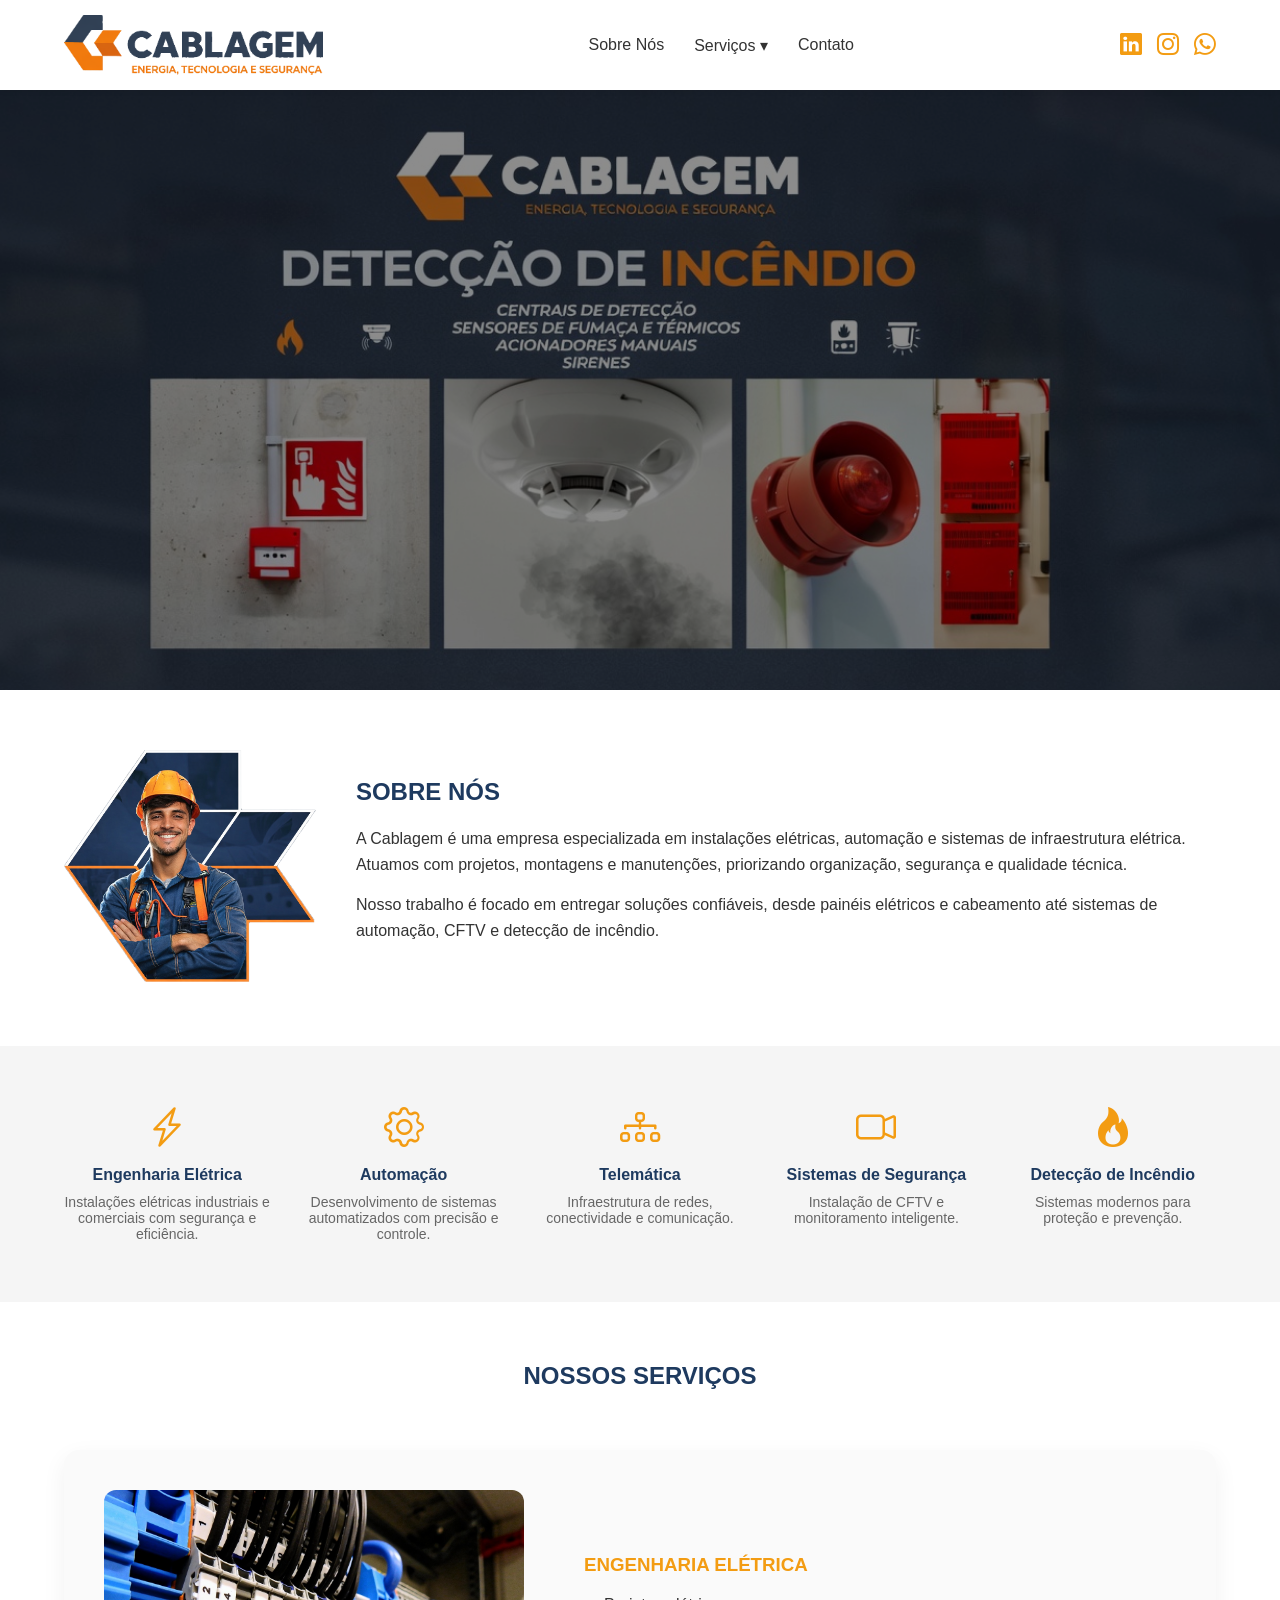
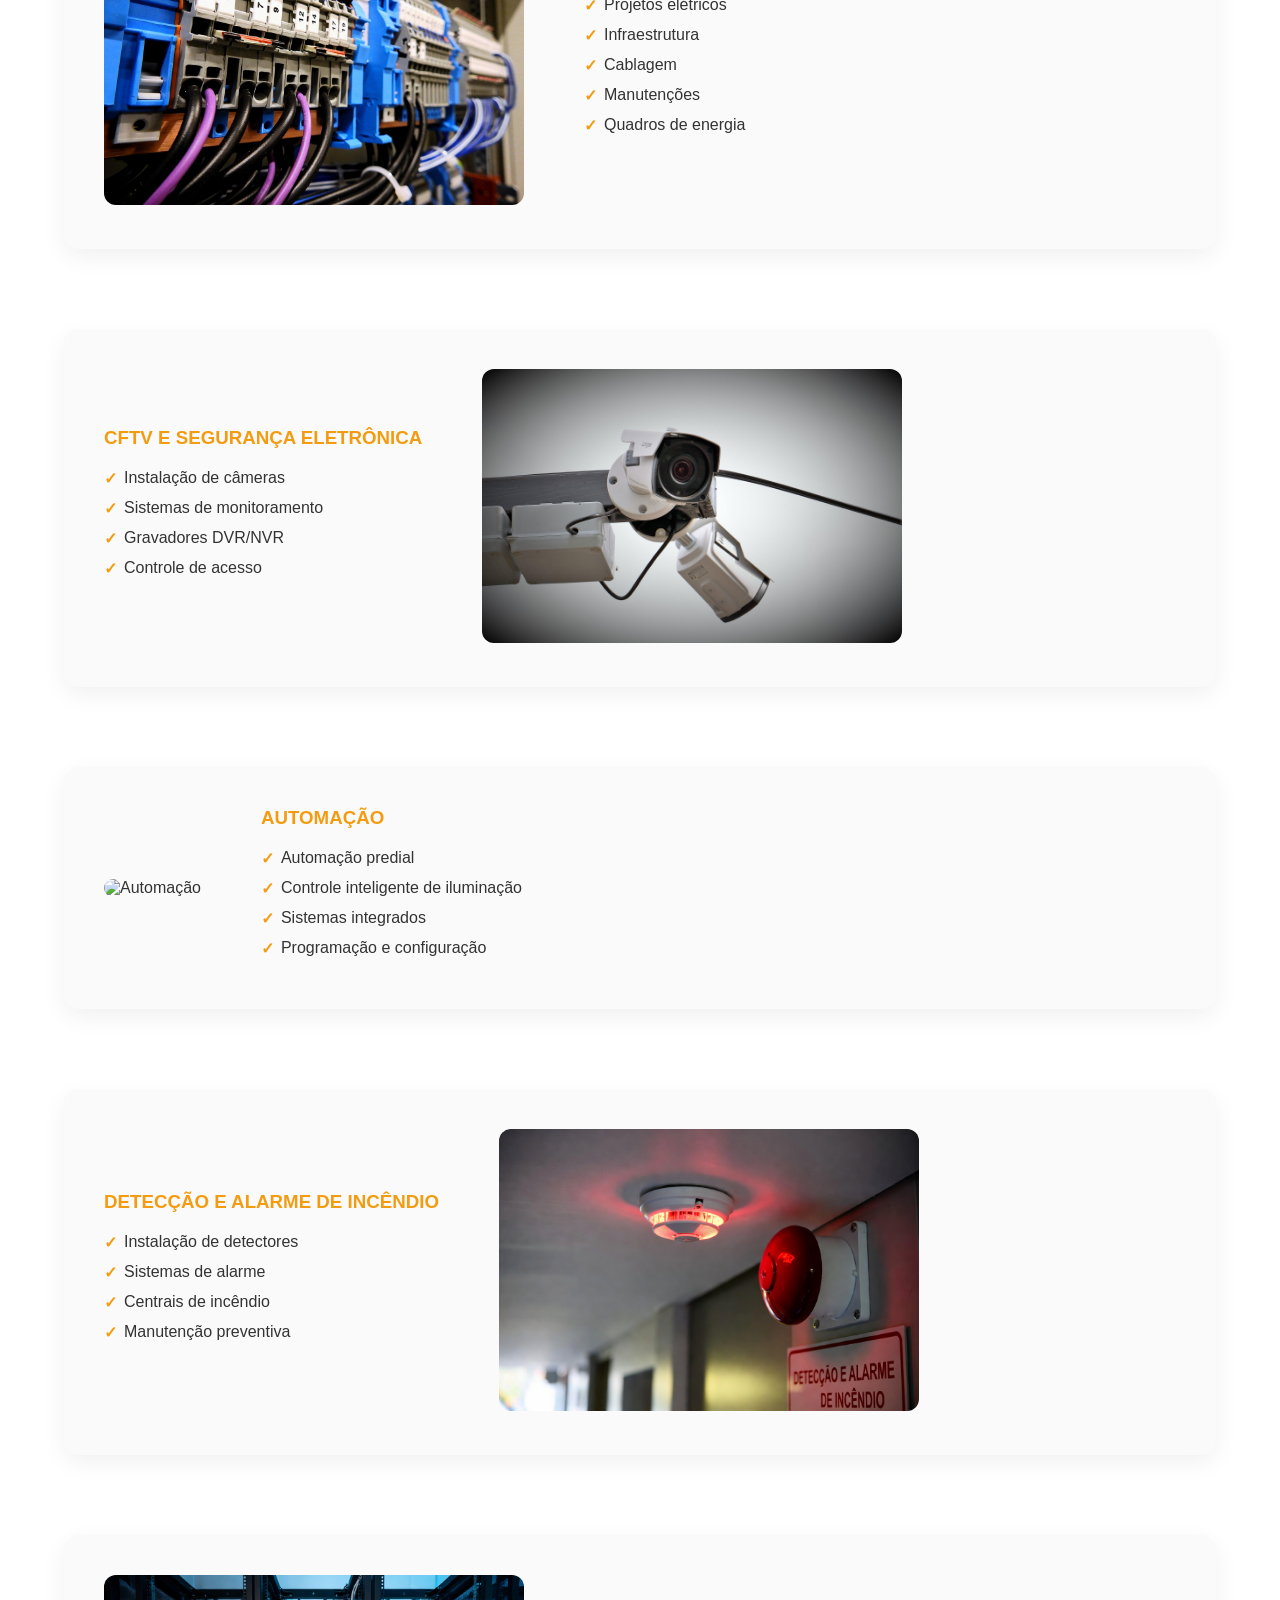
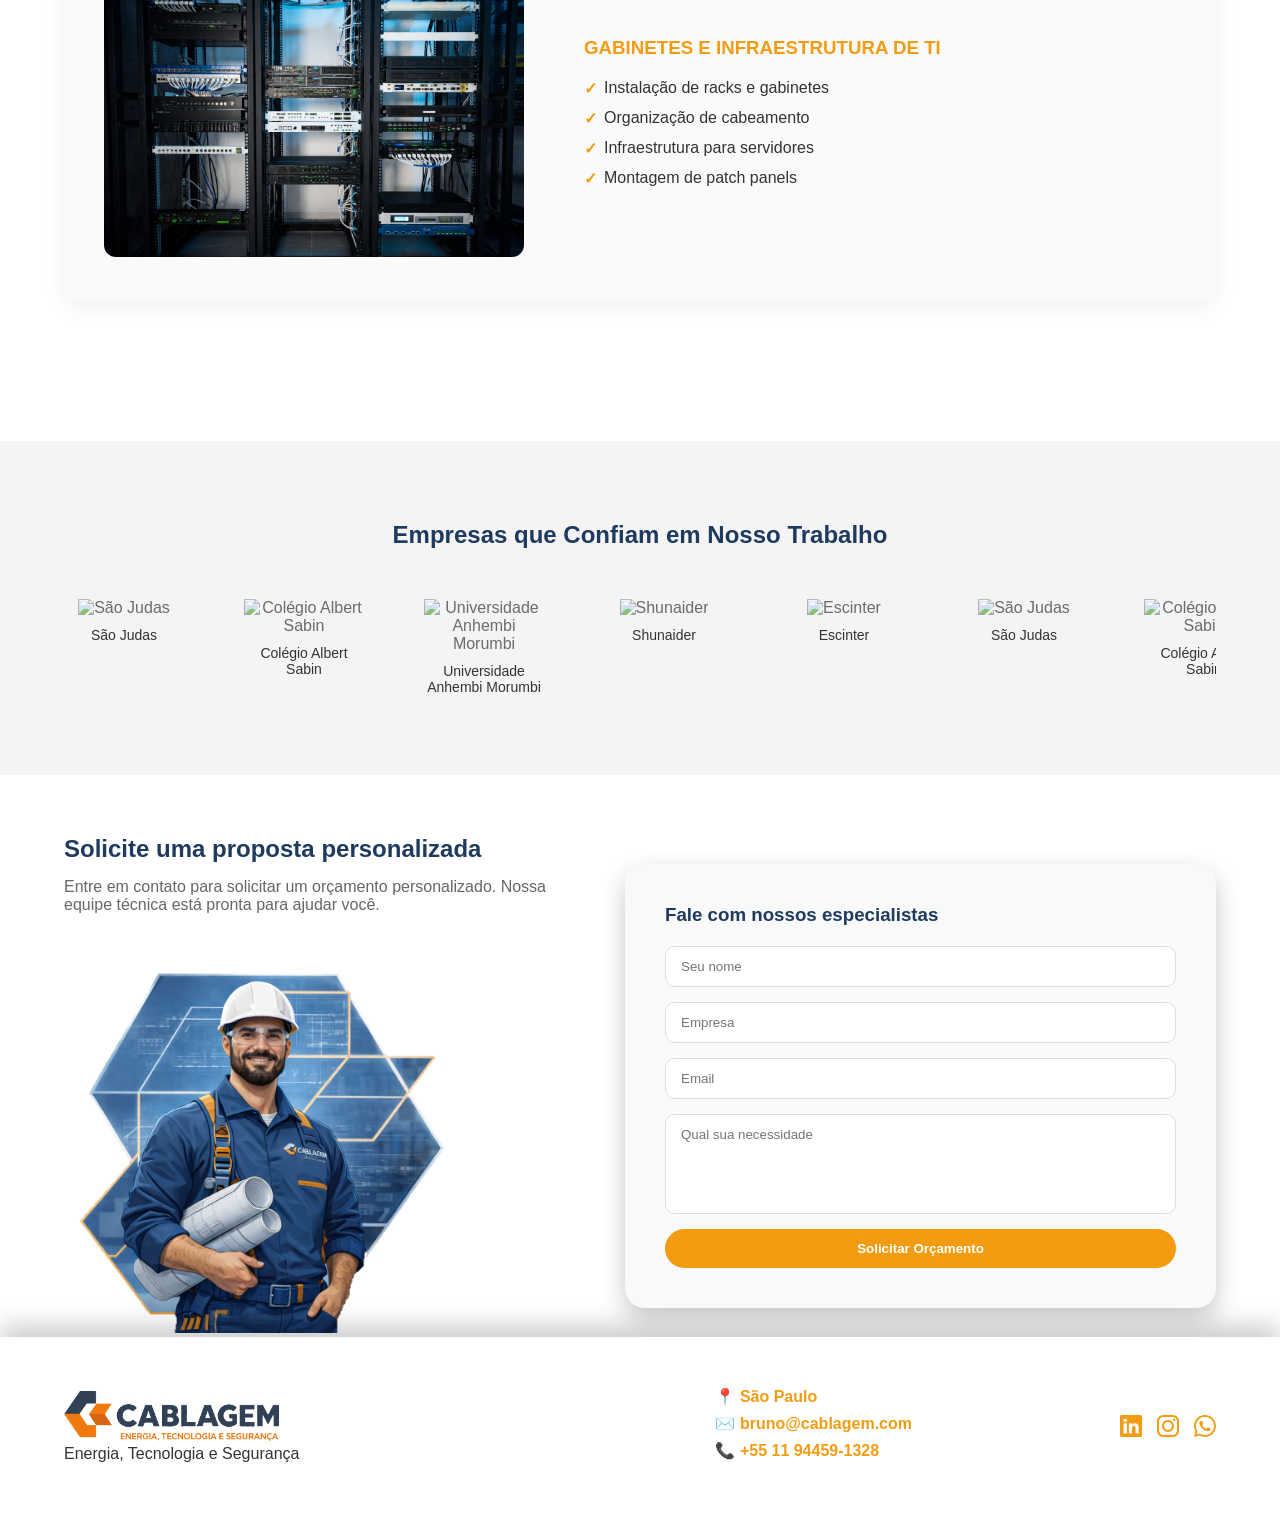
==== cablagem/index.html @ 6a12168e "Add files via upload" ====
<!DOCTYPE html>
<html lang="pt-br">

<head>
    <meta charset="UTF-8">
    <meta name="viewport" content="width=device-width, initial-scale=1.0">
    <title>Cablagem</title>
    <link href="https://cdn.jsdelivr.net/npm/bootstrap-icons@1.11.3/font/bootstrap-icons.css" rel="stylesheet">
    <link rel="stylesheet" href="style.css">
    <meta name="viewport" content="width=device-width, initial-scale=1.0">
</head>

<body>

    <!-- HEADER -->
    <header>
        <div class="container header-content">

            <div class="logo">
                <img src="img_carrocel/logo.png" alt="Logo">
            </div>

            <nav>
                <ul>
                    <li><a href="#sobre">Sobre Nós</a></li>

                    <li class="dropdown">
                        <a href="#">Serviços ▾</a>

                        <ul class="dropdown-menu">
                            <li><a href="#eng-el">Engenharia Elétrica</a></li>
                            <li><a href="#cftv">CFTV e Segurança</a></li>
                            <li><a href="#automacao">Automação</a></li>
                            <li><a href="#incendio">Detecção de Incêndio</a></li>
                            <li><a href="#infra-ti">Infraestrutura de TI</a></li>
                        </ul>
                    </li>

                    <li><a href="#contato">Contato</a></li>
                </ul>
            </nav>

            <div class="footer-social">
                <a href="#"><i class="bi bi-linkedin"></i></a>
                <a href="https://www.instagram.com/cablagembr/"><i class="bi bi-instagram"></i></a>
                <a href="https://wa.me/5511944591328" target="_blank">
                    <i class="bi bi-whatsapp"></i>
                </a>
            </div>

            <!-- MENU BURGER -->
            <div class="menu-toggle">
                <span></span>
                <span></span>
                <span></span>
            </div>

        </div>
    </header>
    <!-- BANNER CARROSSEL -->
    <section class="banner">

        <!-- DESKTOP -->
        <div class="carousel desktop-carousel">
            <img src="img_carrocel/img1.jpg" class="slide active">
            <img src="img_carrocel/img2.png" class="slide">
            <img src="img_carrocel/img3.png" class="slide">
            <img src="img_carrocel/img4.png" class="slide">
        </div>

        <!-- MOBILE -->
        <div class="carousel mobile-carousel">
            <img src="img_carrocel/img2mobile.png" class="slide active">
            <img src="img_carrocel/img3mobile.png" class="slide">
            <img src="img_carrocel/mobile3.jpg" class="slide">
            <img src="img_carrocel/mobile4.jpg" class="slide">
        </div>

    </section>

    <!-- SOBRE NÓS -->
    <section class="sobre" id="sobre">
        <div class="container sobre-content">
            <div class="sobre-img">
                <img src="img/brunopng1.png" alt="Eletricista">
            </div>

            <div class="sobre-texto">
                <h2>SOBRE NÓS</h2>
                <p>
                    A Cablagem é uma empresa especializada em instalações elétricas,
                    automação e sistemas de infraestrutura elétrica. Atuamos com projetos,
                    montagens e manutenções, priorizando organização, segurança e qualidade técnica.
                </p>
                <p>
                    Nosso trabalho é focado em entregar soluções confiáveis, desde
                    painéis elétricos e cabeamento até sistemas de automação,
                    CFTV e detecção de incêndio.
                </p>
            </div>
        </div>
    </section>

    <!-- ÁREAS -->
    <section class="areas">
        <div class="container areas-grid">

            <div class="area">
                <div class="icon">
                    <i class="bi bi-lightning-charge"></i>
                </div>
                <h3>Engenharia Elétrica</h3>
                <p>Instalações elétricas industriais e comerciais com segurança e eficiência.</p>
            </div>

            <div class="area">
                <div class="icon">
                    <i class="bi bi-gear"></i>
                </div>
                <h3>Automação</h3>
                <p>Desenvolvimento de sistemas automatizados com precisão e controle.</p>
            </div>

            <div class="area">
                <div class="icon">
                    <i class="bi bi-diagram-3"></i>
                </div>
                <h3>Telemática</h3>
                <p>Infraestrutura de redes, conectividade e comunicação.</p>
            </div>

            <div class="area">
                <div class="icon">
                    <i class="bi bi-camera-video"></i>
                </div>
                <h3>Sistemas de Segurança</h3>
                <p>Instalação de CFTV e monitoramento inteligente.</p>
            </div>

            <div class="area">
                <div class="icon">
                    <i class="bi bi-fire"></i>
                </div>
                <h3>Detecção de Incêndio</h3>
                <p>Sistemas modernos para proteção e prevenção.</p>
            </div>

        </div>
    </section>

    <!-- SERVIÇOS -->
    <section class="servicos" id="servicos">

        <div class="container">
            <h2 class="titulo-servicos">NOSSOS SERVIÇOS</h2>

            <!-- SERVIÇO 1 -->
            <div class="servicos-content" id="eng-el">
                <div class="servico-img">
                    <img src="img/img1.png" alt="Engenharia Elétrica">
                </div>

                <div class="servico-texto">
                    <h3>ENGENHARIA ELÉTRICA</h3>
                    <ul>
                        <li>Projetos elétricos</li>
                        <li>Infraestrutura</li>
                        <li>Cablagem</li>
                        <li>Manutenções</li>
                        <li>Quadros de energia</li>
                    </ul>
                </div>
            </div>

            <!-- SERVIÇO 2 -->
            <div class="servicos-content" id="cftv">
                <div class="servico-texto">
                    <h3>CFTV E SEGURANÇA ELETRÔNICA</h3>
                    <ul>
                        <li>Instalação de câmeras</li>
                        <li>Sistemas de monitoramento</li>
                        <li>Gravadores DVR/NVR</li>
                        <li>Controle de acesso</li>
                    </ul>
                </div>
                <div class="servico-img">
                    <img src="img/img2.jpg" alt="CFTV">
                </div>
            </div>

            <!-- SERVIÇO 3 -->
            <div class="servicos-content" id="automacao">
                <div class="servico-img">
                    <img src="img/img3.jpg" alt="Automação">
                </div>

                <div class="servico-texto">
                    <h3>AUTOMAÇÃO</h3>
                    <ul>
                        <li>Automação predial</li>
                        <li>Controle inteligente de iluminação</li>
                        <li>Sistemas integrados</li>
                        <li>Programação e configuração</li>
                    </ul>
                </div>
            </div>

            <!-- SERVIÇO 4 -->
            <div class="servicos-content" id="incendio">
                <div class="servico-texto">
                    <h3>DETECÇÃO E ALARME DE INCÊNDIO</h3>
                    <ul>
                        <li>Instalação de detectores</li>
                        <li>Sistemas de alarme</li>
                        <li>Centrais de incêndio</li>
                        <li>Manutenção preventiva</li>
                    </ul>
                </div>
                <div class="servico-img">
                    <img src="img/img4.jpg" alt="Incêndio">
                </div>
            </div>

            <!-- SERVIÇO 5 -->
            <div class="servicos-content" id="infra-ti">
                <div class="servico-img">
                    <img src="img/img5.jpg" alt="Gabinetes">
                </div>
                <div class="servico-texto">
                    <h3>GABINETES E INFRAESTRUTURA DE TI</h3>
                    <ul>
                        <li>Instalação de racks e gabinetes</li>
                        <li>Organização de cabeamento</li>
                        <li>Infraestrutura para servidores</li>
                        <li>Montagem de patch panels</li>
                    </ul>
                </div>
            </div>

        </div>
    </section>

    <section class="clientes">
        <div class="container">
            <h2>Empresas que Confiam em Nosso Trabalho</h2>

            <div class="carousel-clientes">
                <div class="carousel-track">

                    <!-- Cliente -->
                    <div class="cliente">
                        <img src="img_clientes/cliente1.png" alt="São Judas">
                        <span>São Judas</span>
                    </div>

                    <div class="cliente">
                        <img src="img_clientes/cliente2.png" alt="Colégio Albert Sabin">
                        <span>Colégio Albert Sabin</span>
                    </div>

                    <div class="cliente">
                        <img src="img_clientes/cliente3.png" alt="Universidade Anhembi Morumbi">
                        <span>Universidade Anhembi Morumbi</span>
                    </div>

                    <div class="cliente">
                        <img src="img_clientes/cliente4.png" alt="Shunaider">
                        <span>Shunaider</span>
                    </div>

                    <div class="cliente">
                        <img src="img_clientes/cliente5.png" alt="Escinter ">
                        <span>Escinter </span>
                    </div>

                    <!-- LOOP INFINITO -->
                    <div class="cliente">
                        <img src="img_clientes/cliente1.png" alt="São Judas">
                        <span>São Judas</span>
                    </div>

                    <div class="cliente">
                        <img src="img_clientes/cliente2.png" alt="Colégio Albert Sabin">
                        <span>Colégio Albert Sabin</span>
                    </div>

                    <div class="cliente">
                        <img src="img_clientes/cliente3.png" alt="Universidade Anhembi Morumbi">
                        <span>Universidade Anhembi Morumbi</span>
                    </div>

                    <div class="cliente">
                        <img src="img_clientes/cliente4.png" alt="Shunaider">
                        <span>Shunaider</span>
                    </div>

                    <div class="cliente">
                        <img src="img_clientes/cliente5.png" alt="Escinter ">
                        <span>Escinter </span>
                    </div>

                </div>
            </div>
        </div>
    </section>

    <section class="orcamento" id="contato">
        <div class="container orcamento-content">

            <div class="orcamento-texto">
                <h2>Solicite uma proposta personalizada</h2>
                <p>Entre em contato para solicitar um orçamento personalizado. Nossa equipe técnica está pronta para
                    ajudar você.</p>

                <img src="img/engenheiro.png" alt="Engenheiro">
            </div>

            <div class="formulario">
                <h3>Fale com nossos especialistas</h3>
                <form id="formOrcamento">
                    <input type="text" id="nome" placeholder="Seu nome" required>
                    <input type="text" id="empresa" placeholder="Empresa" required>
                    <input type="email" id="email" placeholder="Email" required>
                    <textarea id="mensagem" placeholder="Qual sua necessidade" required></textarea>

                    <button type="submit">Solicitar Orçamento</button>
                </form>
            </div>

        </div>
    </section>

    <footer>
        <div class="container footer-content">

            <div class="footer-logo">
                <img src="img_carrocel/logo.png" alt="Logo">
                <p>Energia, Tecnologia e Segurança</p>
            </div>
            <br>

            <div class="footer-info">
                <p>📍
                    <a href="https://www.google.com/maps/place/São+Paulo,+SP" target="_blank" class="localizacao">
                        São Paulo
                    </a>
                </p>
                <p>✉️
                    <a href="mailto:bruno@cablagem.com" class="email">
                        bruno@cablagem.com
                    </a>
                </p>
                <p>📞
                    <a href="https://wa.me/5511944591328?text=Olá,%20vim%20pelo%20site%20e%20gostaria%20de%20mais%20informações."
                        target="_blank">
                        +55 11 94459-1328
                    </a>
                </p>
            </div>

            <div class="footer-social">
                <a href="#"><i class="bi bi-linkedin"></i></a>
                <a href="https://www.instagram.com/cablagembr/"><i class="bi bi-instagram"></i></a>
                <a href="https://wa.me/5511944591328" target="_blank">
                    <i class="bi bi-whatsapp"></i>
                </a>
            </div>

        </div>
    </footer>

    <script>

        const toggle = document.querySelector(".menu-toggle");
        const nav = document.querySelector("nav");

        toggle.addEventListener("click", () => {
            nav.classList.toggle("active");
        });

    </script>
    <script>
        document.getElementById("formOrcamento").addEventListener("submit", function (e) {
            e.preventDefault();

            const nome = document.getElementById("nome").value;
            const empresa = document.getElementById("empresa").value;
            const email = document.getElementById("email").value;
            const mensagem = document.getElementById("mensagem").value;

            const numero = "5511944591328";

            const texto =
                `Olá, me chamo ${nome}.
Empresa: ${empresa}
Email: ${email}
Gostaria de solicitar um orçamento.
Necessidade: ${mensagem}`;

            const textoFormatado = encodeURIComponent(texto);

            const url = `https://wa.me/${numero}?text=${textoFormatado}`;

            window.open(url, "_blank");
        });
    </script>
    <script>
        const carousels = document.querySelectorAll(".carousel");

        carousels.forEach(carousel => {

            const slides = carousel.querySelectorAll(".slide");
            let current = 0;

            function changeSlide() {
                slides[current].classList.remove("active");
                current = (current + 1) % slides.length;
                slides[current].classList.add("active");
            }

            setInterval(changeSlide, 10000);

        });
    </script>
</body>

</html>
---- cablagem/style.css ----
/* ===================================================
RESET / BASE
=================================================== */

* {
    margin: 0;
    padding: 0;
    box-sizing: border-box;
    font-family: Arial, sans-serif;
}

html {
    scroll-behavior: smooth;
}

section {
    scroll-margin-top: 100px;
}

body {
    background: #f5f5f5;
    color: #333;
}

.container {
    width: 90%;
    max-width: 1200px;
    margin: auto;
}

/* ===================================================
HEADER / NAVBAR
=================================================== */

header {
    background: white;
    padding: 15px 0;
    box-shadow: 0 2px 5px rgba(0, 0, 0, 0.05);

    position: sticky;
    top: 0;
    z-index: 9999;
}

.header-content {
    display: flex;
    justify-content: space-between;
    align-items: center;
}

.logo {
    display: flex;
    align-items: center;
    gap: 10px;
    color: #1e3a5f;
}

.logo img {
    height: 60px;
    width: auto;
    object-fit: contain;
}

nav ul {
    list-style: none;
    display: flex;
    gap: 30px;
    align-items: center;
}

nav a {
    text-decoration: none;
    color: #333;
    font-weight: 500;
    transition: 0.10s;
}

nav a:hover {
    color: #f39c12;
}

/* DROPDOWN */

.dropdown {
    position: relative;
}

.dropdown-menu {
    position: absolute;
    top: 100%;
    left: 0;
    background: white;
    list-style: none;
    padding: 10px 0;
    border-radius: 8px;
    box-shadow: 0 10px 25px rgba(0, 0, 0, 0.1);
    display: none;
    min-width: 200px;
    z-index: 9999;
}

.dropdown-menu li {
    padding: 10px 20px;
}

.dropdown-menu li a {
    color: #333;
    font-size: 14px;
}

.dropdown-menu li:hover {
    background: #f5f5f5;
}

.dropdown:hover .dropdown-menu {
    display: block;
}

/* MENU BURGER */

.menu-toggle {
    display: none;
    flex-direction: column;
    gap: 5px;
    cursor: pointer;
    margin-left: 10px;
}

.menu-toggle span {
    width: 25px;
    height: 3px;
    background: #333;
    border-radius: 3px;
}


/* ===================================================
BANNER / CAROUSEL
=================================================== */

.banner {
    position: relative;
    height: 600px;
    width: 100%;
    overflow: hidden;
    z-index: 1;
}

.banner::after {
    content: "";
    position: absolute;
    inset: 0;
    background: rgba(0, 0, 0, 0.45);
    z-index: 2;
}

.carousel {
    position: relative;
    width: 100%;
    height: 100%;
}

.slide {
    position: absolute;
    inset: 0;
    width: 100%;
    height: 100%;
    object-fit: cover;
    opacity: 0;
    transition: opacity 1s ease-in-out;
    z-index: 1;
}

.slide.active {
    opacity: 1;
}

.mobile-carousel {
    display: none;
}

/* ===================================================
SOBRE
=================================================== */

.sobre {
    padding: 60px 0;
    background: white;
}

.sobre-content {
    display: flex;
    gap: 40px;
    align-items: center;
}

.sobre-img img {
    width: 100%;
    max-width: 470px;
    border-radius: 10px;
}

.sobre-texto h2 {
    margin-bottom: 20px;
    color: #1e3a5f;
}

.sobre-texto p {
    margin-bottom: 15px;
    line-height: 1.6;
}

/* ===================================================
ÁREAS
=================================================== */

.areas {
    padding: 60px 0;
}

.areas-grid {
    display: grid;
    grid-template-columns: repeat(auto-fit, minmax(200px, 1fr));
    gap: 30px;
    text-align: center;
}

.area .icon {
    font-size: 40px;
    margin-bottom: 15px;
    color: #f39c12;
}

.area h3 {
    margin-bottom: 10px;
    font-size: 16px;
    color: #1e3a5f;
}

.area p {
    font-size: 14px;
    color: #666;
}

/* ===================================================
SERVIÇOS
=================================================== */

.servicos {
    padding: 60px 0;
    background: white;
}

.titulo-servicos {
    text-align: center;
    margin-bottom: 60px;
    color: #1e3a5f;
}

.servicos-content {
    display: flex;
    gap: 60px;
    align-items: center;
    margin-bottom: 80px;
    padding: 40px;
    border-radius: 15px;
    background: #fafafa;
    box-shadow: 0 8px 25px rgba(0, 0, 0, 0.06);
    transition: 0.3s;
}

.servicos-content:hover {
    transform: translateY(-5px);
    box-shadow: 0 15px 35px rgba(0, 0, 0, 0.1);
}

.servico-img img {
    width: 100%;
    max-width: 420px;
    border-radius: 12px;
    transition: 0.4s;
}

.servico-img img:hover {
    transform: scale(1.03);
}

.servico-texto h3 {
    color: #f39c12;
    margin-bottom: 20px;
}

.servico-texto ul {
    list-style: none;
}

.servico-texto li {
    margin-bottom: 12px;
    font-weight: 500;
    padding-left: 20px;
    position: relative;
}

.servico-texto li::before {
    content: "✓";
    position: absolute;
    left: 0;
    color: #f39c12;
    font-weight: bold;
}

/* ===================================================
CLIENTES
=================================================== */

.clientes {
    padding: 80px 0;
    background: #f4f4f4;
    overflow: hidden;
}

.clientes h2 {
    text-align: center;
    margin-bottom: 50px;
    color: #1e3a5f;
}

.carousel-clientes {
    width: 100%;
    overflow: hidden;
}

.carousel-track {
    display: flex;
    gap: 60px;
    animation: scrollClientes 25s linear infinite;
}

.cliente {
    min-width: 120px;
    text-align: center;
}

.cliente img {
    height: 70px;
    width: auto;
    object-fit: contain;
    opacity: 0.7;
    transition: 0.3s;
}

.cliente img:hover {
    opacity: 1;
    transform: scale(1.05);
}

.cliente span {
    display: block;
    margin-top: 10px;
    font-size: 14px;
}

@keyframes scrollClientes {
    0% {
        transform: translateX(0);
    }

    100% {
        transform: translateX(-50%);
    }
}

/* ===================================================
ORÇAMENTO
=================================================== */

.orcamento {
    padding-top: 60px;
    background: white;
    overflow: hidden;
}

.orcamento-content {
    display: flex;
    align-items: center;
    justify-content: space-between;
    gap: 50px;
}

.orcamento-texto {
    flex: 1;
}

.orcamento-texto h2 {
    margin-bottom: 15px;
    color: #1e3a5f;
}

.orcamento-texto p {
    margin-bottom: 30px;
    color: #666;
}

.orcamento-texto img {
    max-width: 400px;
    margin-top: 20px;
}

.formulario {
    flex: 1;
    background: #f9f9f9;
    padding: 40px;
    border-radius: 20px;
    box-shadow: 0 10px 25px rgba(0, 0, 0, 0.22);
}

.formulario h3 {
    margin-bottom: 20px;
    color: #1e3a5f;
}

.formulario form {
    display: flex;
    flex-direction: column;
    gap: 15px;
}

.formulario input,
.formulario textarea {
    padding: 12px 15px;
    border-radius: 10px;
    border: 1px solid #ddd;
}

.formulario textarea {
    resize: none;
    height: 100px;
}

.formulario button {
    background: #f39c12;
    border: none;
    padding: 12px;
    border-radius: 30px;
    color: white;
    font-weight: bold;
    cursor: pointer;
    transition: 0.3s;
}

.formulario button:hover {
    background: #e67e22;
}

/* ===================================================
FOOTER
=================================================== */

footer {
    background: #ffffff;
    color: #333;
    padding: 50px 0;
    box-shadow: 0 -10px 25px rgba(0, 0, 0, 0.22);
}

.footer-content {
    display: flex;
    justify-content: space-between;
    align-items: center;
    flex-wrap: wrap;
    gap: 30px;
}

.footer-logo img {
    height: 50px;
}

.footer-info p {
    margin-bottom: 8px;
}

.footer-info a {
    color: #f39c12;
    text-decoration: none;
    font-weight: 600;
}

.footer-social {
    display: flex;
    gap: 15px;
}

.footer-social a {
    color: #f39c12;
    font-size: 22px;
    transition: 0.3s;
}

.footer-social a:hover {
    transform: scale(1.2);
}

/* ===================================================
RESPONSIVIDADE
=================================================== */

@media (max-width:1024px) {

    .sobre-content,
    .servicos-content,
    .orcamento-content {
        flex-direction: column;
        text-align: center;
    }

}

/*@media (max-width:768px){

.header-content{
flex-direction:column;
gap:15px;
}

nav ul{
gap:15px;
font-size:14px;
}

.desktop-carousel{
display:none;
}

.mobile-carousel{
display:block;
}

.banner{
height:500px;
}

.logo img{
height:40px;
}

}*/
@media (max-width:768px) {

    .header-content {
        flex-direction: row;
        justify-content: space-between;
    }

    .menu-toggle {
        display: flex;
    }



    nav {
        position: absolute;
        top: 80px;
        left: 0;
        width: 100%;
        background: white;
        box-shadow: 0 10px 20px rgba(0, 0, 0, 0.1);
        display: none;
    }

    nav ul {
        flex-direction: column;
        gap: 0;
    }

    nav ul li {
        border-bottom: 1px solid #eee;
    }

    nav ul li a {
        display: block;
        padding: 15px;
    }

    nav.active {
        display: block;
    }

    .desktop-carousel {
        display: none;
    }

    .mobile-carousel {
        display: block;
    }

    .banner {
        height: 500px;
    }

    .logo img {
        height: 40px;
    }

    .menu-toggle {
        display: flex;
    }

    nav {
        display: none;
    }

    nav.active {
        display: block;
        position: absolute;
        top: 80px;
        left: 0;
        width: 100%;
        background: white;
    }
}

@media (max-width:480px) {

    .container {
        width: 95%;
    }

    .banner {
        height: 380px;
    }

    .logo img {
        height: 35px;
    }

    .cliente img {
        height: 50px;
    }

}
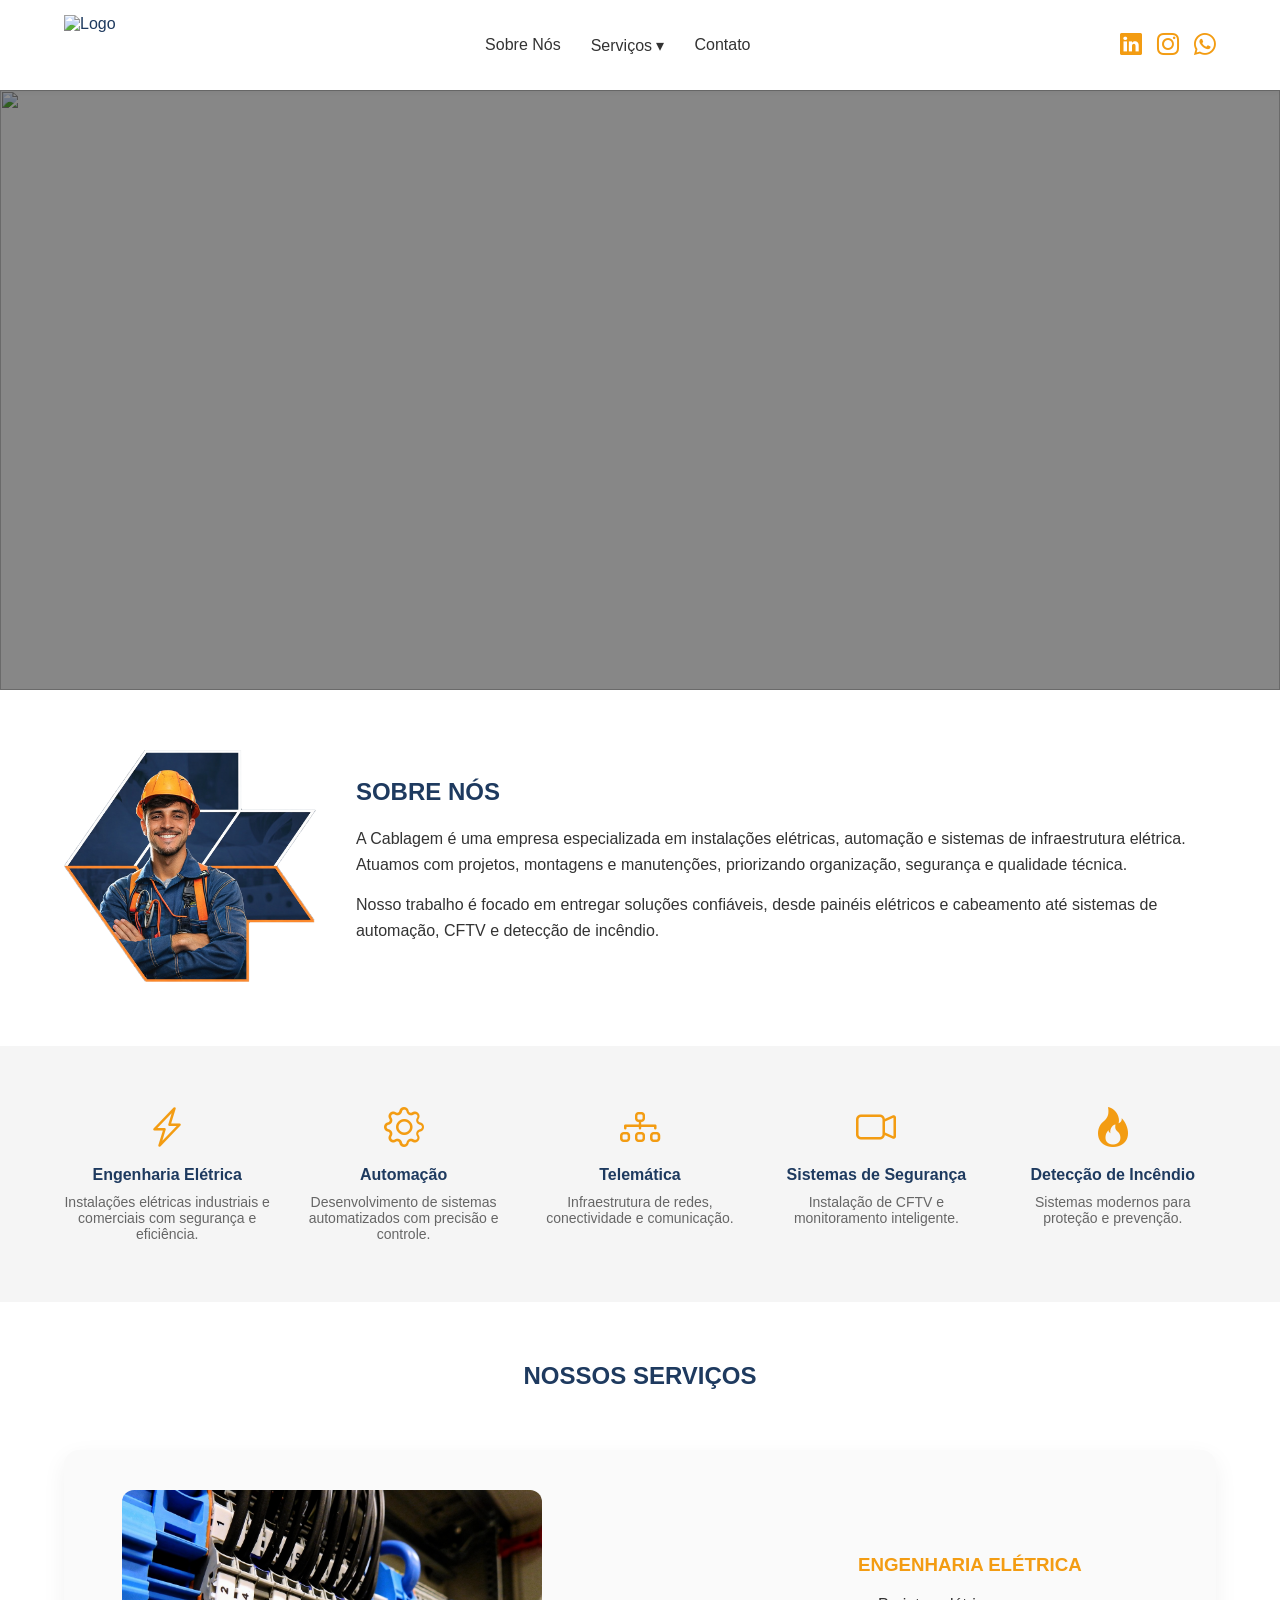
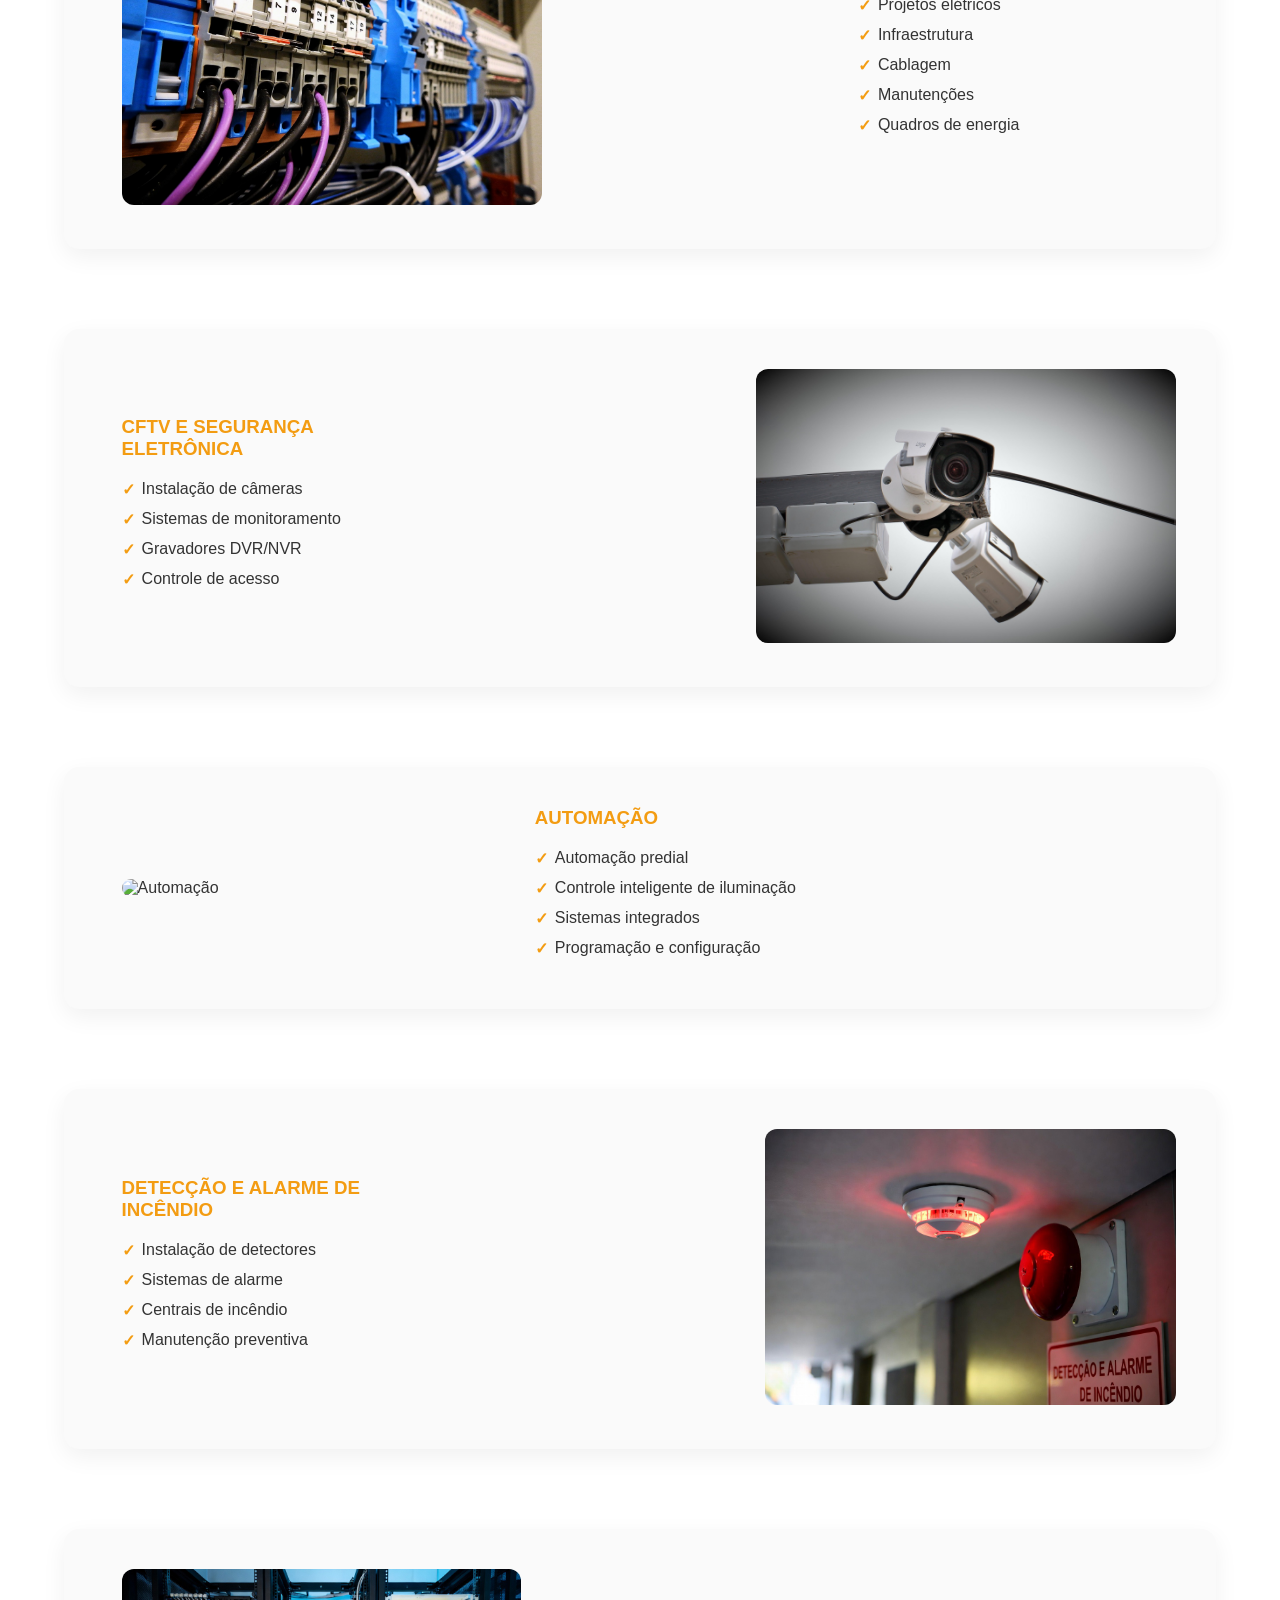
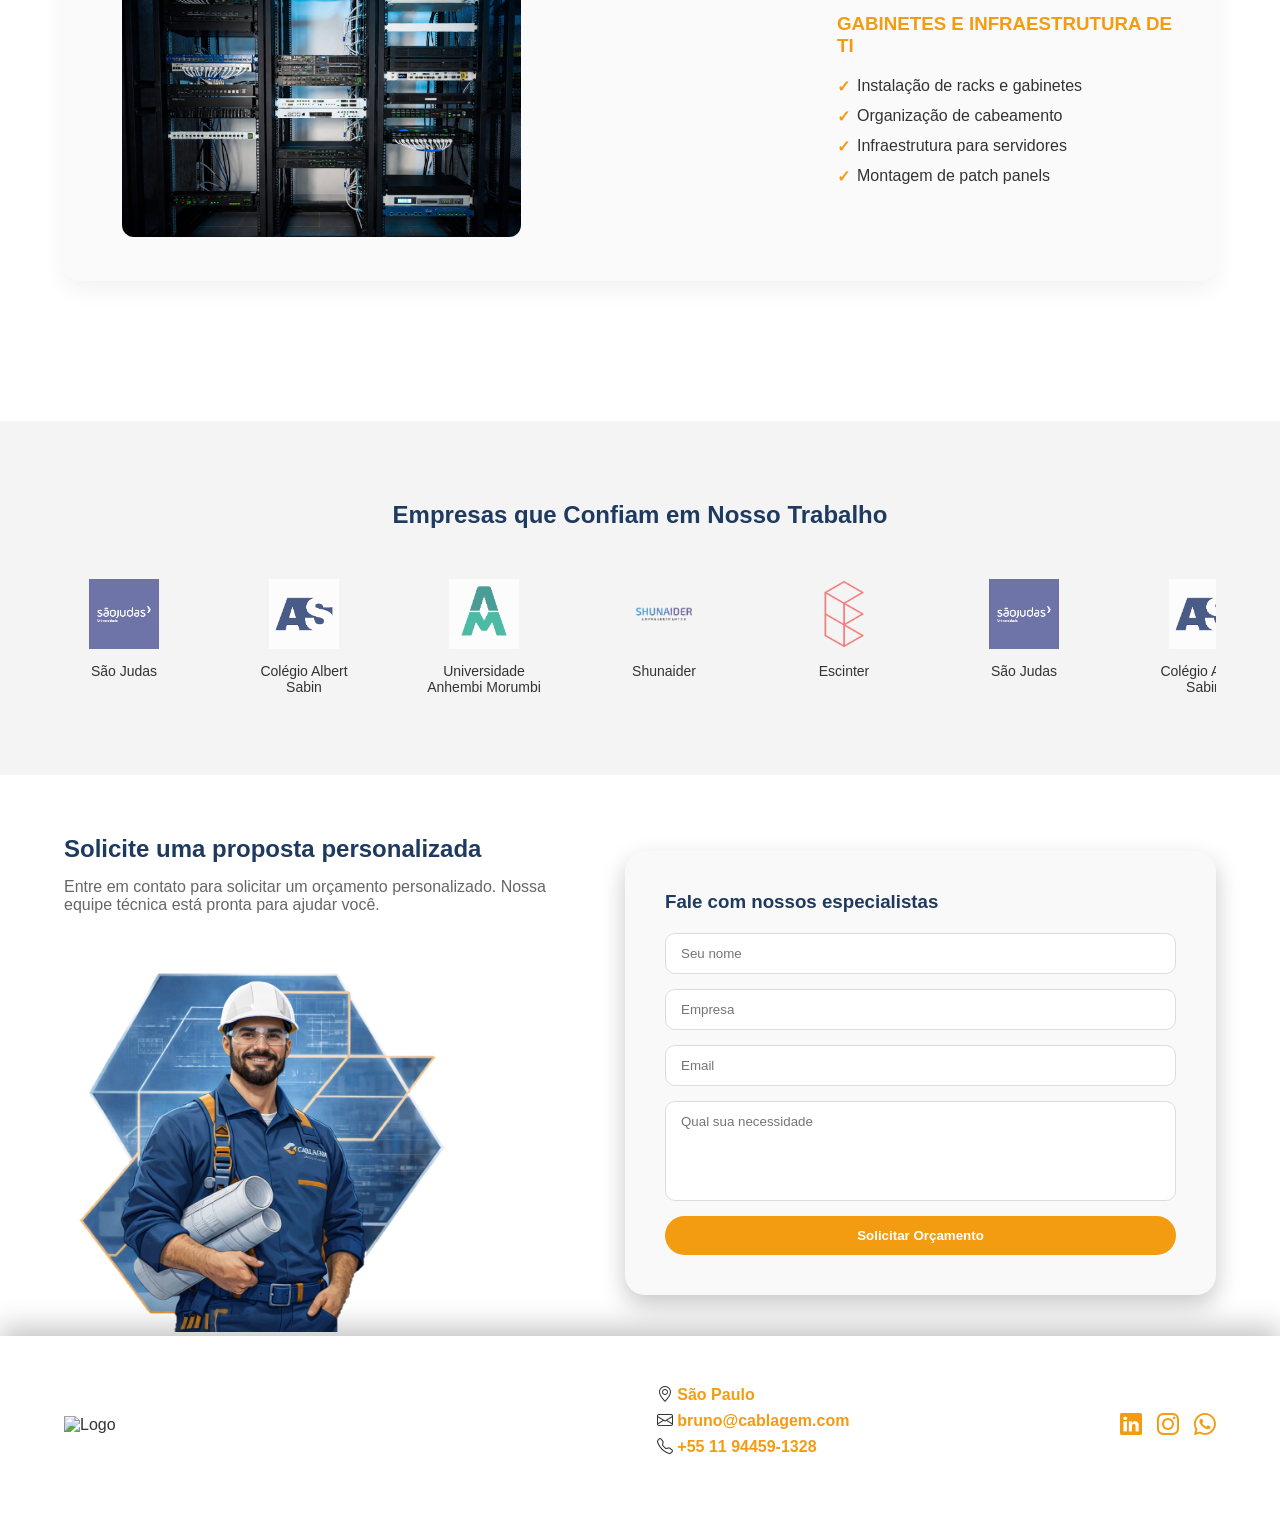
==== commit 23d24248: "Refactor HTML structure and update logo paths" ====
--- a/cablagem/index.html
+++ b/cablagem/index.html
@@ -17,7 +17,7 @@
         <div class="container header-content">
 
             <div class="logo">
-                <img src="img_carrocel/logo.png" alt="Logo">
+                <img src="imglogos/logo-name.png" alt="Logo">
             </div>
 
             <nav>
@@ -249,53 +249,53 @@
 
                     <!-- Cliente -->
                     <div class="cliente">
-                        <img src="img_clientes/cliente1.png" alt="São Judas">
+                        <img src="img_clientes/Cliente1.png" alt="São Judas">
                         <span>São Judas</span>
                     </div>
 
                     <div class="cliente">
-                        <img src="img_clientes/cliente2.png" alt="Colégio Albert Sabin">
+                        <img src="img_clientes/Cliente2.png" alt="Colégio Albert Sabin">
                         <span>Colégio Albert Sabin</span>
                     </div>
 
                     <div class="cliente">
-                        <img src="img_clientes/cliente3.png" alt="Universidade Anhembi Morumbi">
+                        <img src="img_clientes/Cliente3.png" alt="Universidade Anhembi Morumbi">
                         <span>Universidade Anhembi Morumbi</span>
                     </div>
 
                     <div class="cliente">
-                        <img src="img_clientes/cliente4.png" alt="Shunaider">
+                        <img src="img_clientes/Cliente4.png" alt="Shunaider">
                         <span>Shunaider</span>
                     </div>
 
                     <div class="cliente">
-                        <img src="img_clientes/cliente5.png" alt="Escinter ">
+                        <img src="img_clientes/Cliente5.png" alt="Escinter ">
                         <span>Escinter </span>
                     </div>
 
                     <!-- LOOP INFINITO -->
                     <div class="cliente">
-                        <img src="img_clientes/cliente1.png" alt="São Judas">
+                        <img src="img_clientes/Cliente1.png" alt="São Judas">
                         <span>São Judas</span>
                     </div>
 
                     <div class="cliente">
-                        <img src="img_clientes/cliente2.png" alt="Colégio Albert Sabin">
+                        <img src="img_clientes/Cliente2.png" alt="Colégio Albert Sabin">
                         <span>Colégio Albert Sabin</span>
                     </div>
 
                     <div class="cliente">
-                        <img src="img_clientes/cliente3.png" alt="Universidade Anhembi Morumbi">
+                        <img src="img_clientes/Cliente3.png" alt="Universidade Anhembi Morumbi">
                         <span>Universidade Anhembi Morumbi</span>
                     </div>
 
                     <div class="cliente">
-                        <img src="img_clientes/cliente4.png" alt="Shunaider">
+                        <img src="img_clientes/Cliente4.png" alt="Shunaider">
                         <span>Shunaider</span>
                     </div>
 
                     <div class="cliente">
-                        <img src="img_clientes/cliente5.png" alt="Escinter ">
+                        <img src="img_clientes/Cliente5.png" alt="Escinter ">
                         <span>Escinter </span>
                     </div>
 
@@ -334,30 +334,33 @@
         <div class="container footer-content">
 
             <div class="footer-logo">
-                <img src="img_carrocel/logo.png" alt="Logo">
-                <p>Energia, Tecnologia e Segurança</p>
+                <img src="imglogos/logo-name.png" alt="Logo">
             </div>
             <br>
 
             <div class="footer-info">
-                <p>📍
+                <p>
+                    <i class="bi bi-geo-alt"></i>
                     <a href="https://www.google.com/maps/place/São+Paulo,+SP" target="_blank" class="localizacao">
                         São Paulo
                     </a>
                 </p>
-                <p>✉️
+
+                <p>
+                    <i class="bi bi-envelope"></i>
                     <a href="mailto:bruno@cablagem.com" class="email">
                         bruno@cablagem.com
                     </a>
                 </p>
-                <p>📞
+
+                <p>
+                    <i class="bi bi-telephone"></i>
                     <a href="https://wa.me/5511944591328?text=Olá,%20vim%20pelo%20site%20e%20gostaria%20de%20mais%20informações."
                         target="_blank">
                         +55 11 94459-1328
                     </a>
                 </p>
             </div>
-
             <div class="footer-social">
                 <a href="#"><i class="bi bi-linkedin"></i></a>
                 <a href="https://www.instagram.com/cablagembr/"><i class="bi bi-instagram"></i></a>
@@ -424,4 +427,4 @@
     </script>
 </body>
 
-</html>+</html>
--- a/cablagem/style.css
+++ b/cablagem/style.css
@@ -259,10 +259,11 @@
 
 .servicos-content {
     display: flex;
-    gap: 60px;
+    gap: 30%;
     align-items: center;
     margin-bottom: 80px;
     padding: 40px;
+    padding-left: 5%;
     border-radius: 15px;
     background: #fafafa;
     box-shadow: 0 8px 25px rgba(0, 0, 0, 0.06);
@@ -412,6 +413,7 @@
     padding: 40px;
     border-radius: 20px;
     box-shadow: 0 10px 25px rgba(0, 0, 0, 0.22);
+    margin-bottom: 25px;
 }
 
 .formulario h3 {
@@ -555,7 +557,10 @@
         display: flex;
     }
 
-
+    footer {
+    margin-top: 20px;
+        
+    }
 
     nav {
         position: absolute;
@@ -637,4 +642,7 @@
         height: 50px;
     }
 
-}+
+}
+
+
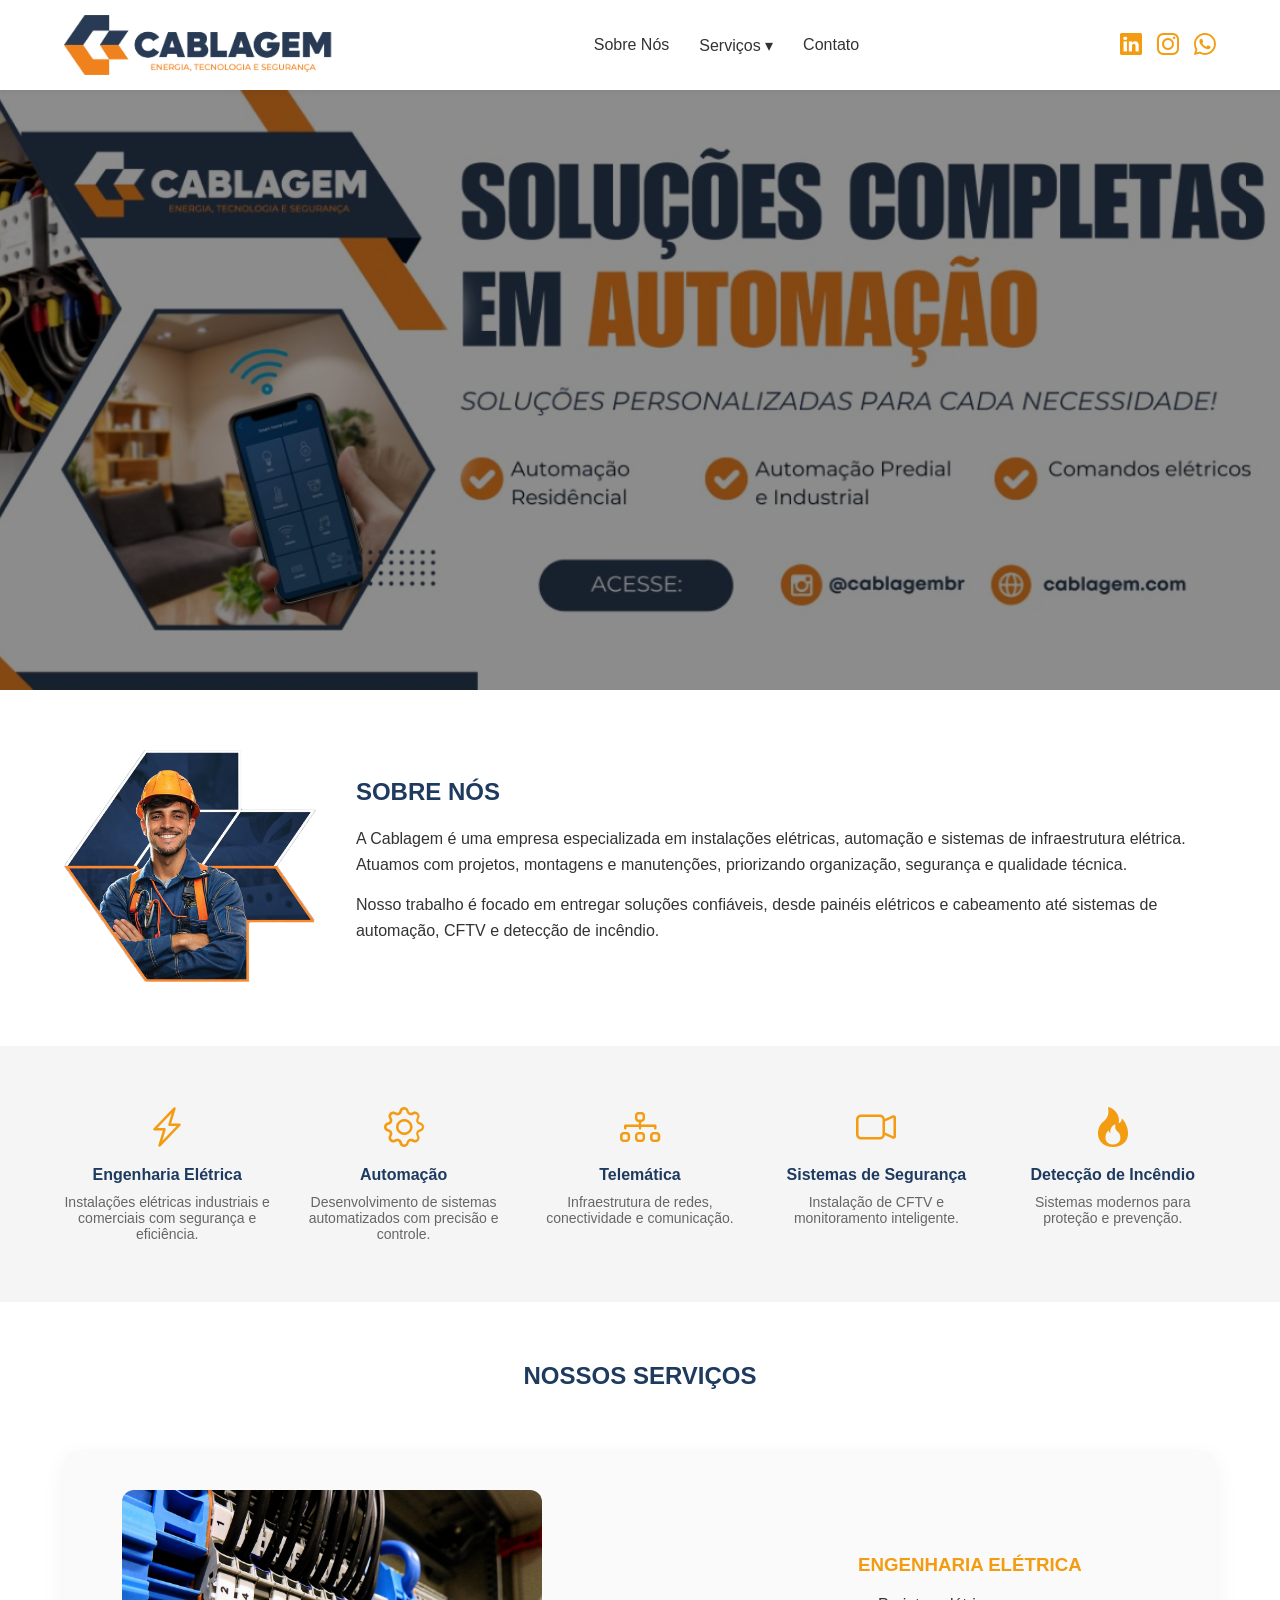
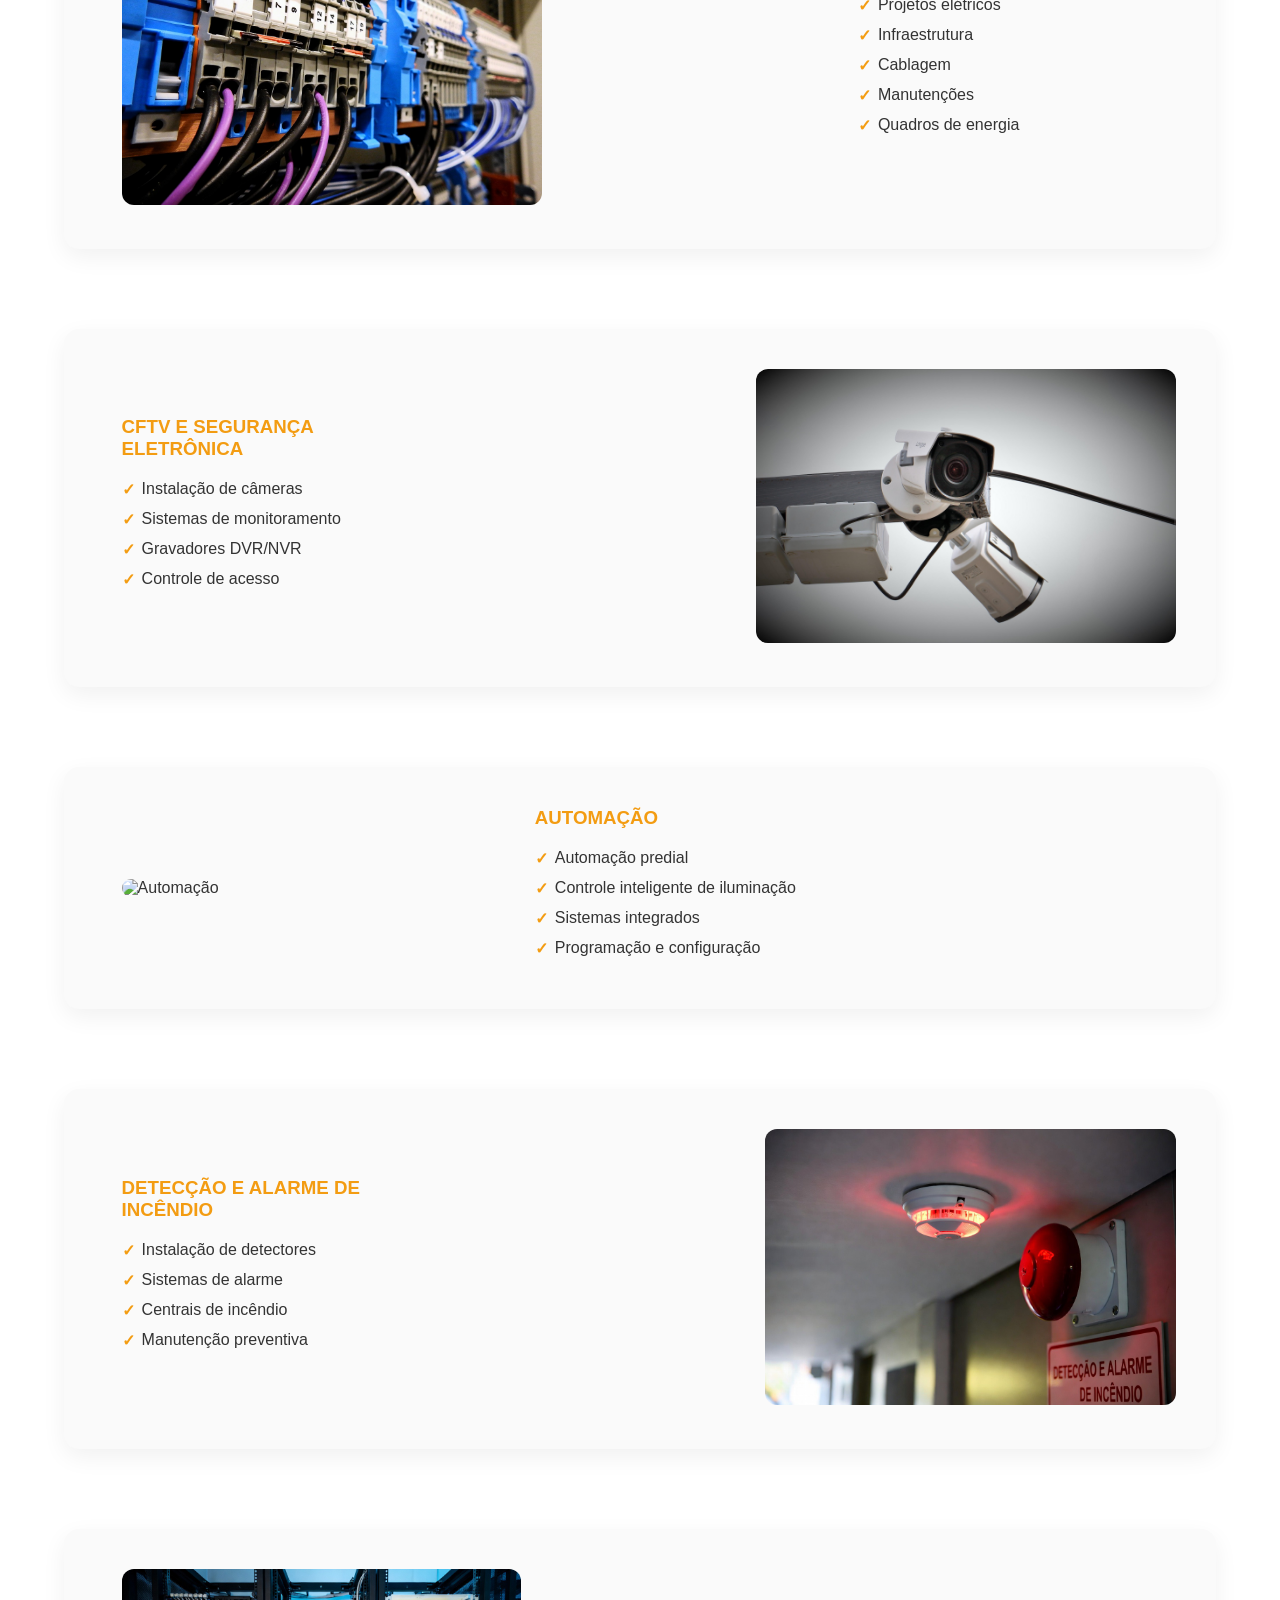
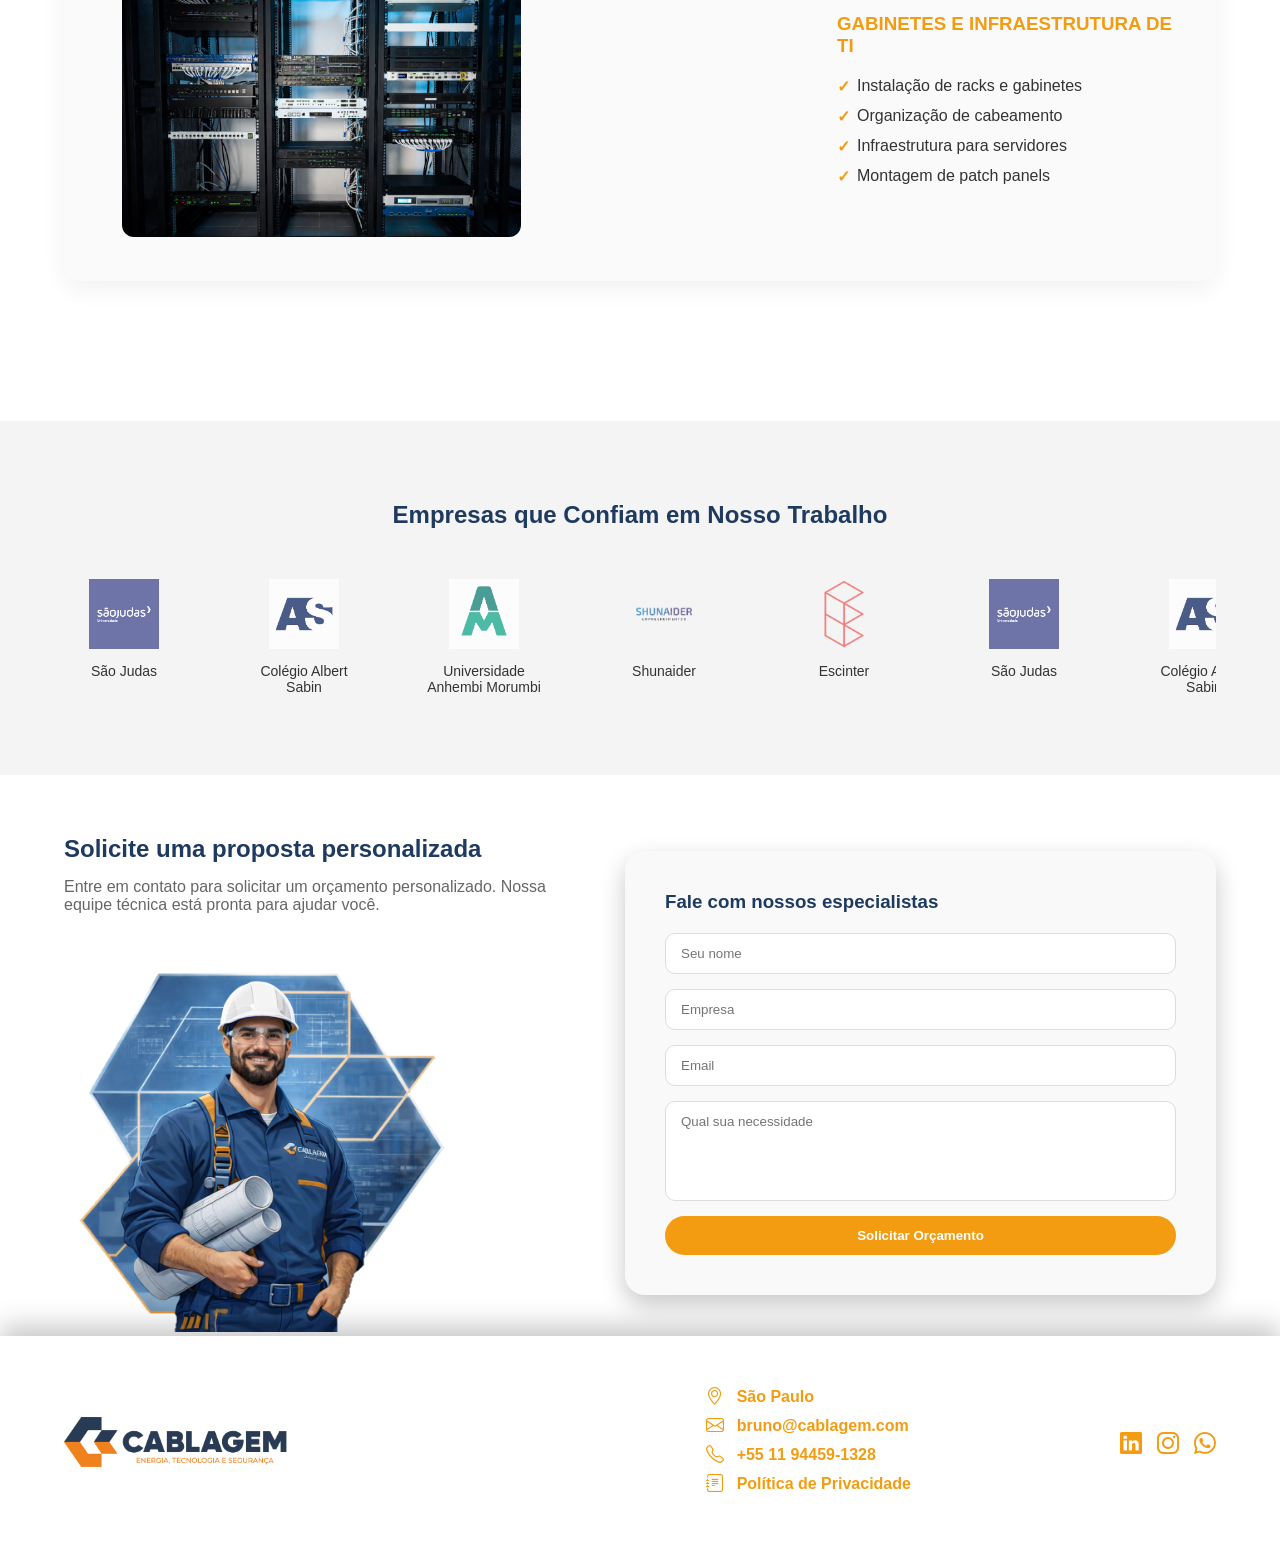
==== commit bc2801a1: "Add files via upload" ====
--- a/cablagem/index.html
+++ b/cablagem/index.html
@@ -62,18 +62,17 @@
 
         <!-- DESKTOP -->
         <div class="carousel desktop-carousel">
-            <img src="img_carrocel/img1.jpg" class="slide active">
+            <img src="img_carrocel/img4.png" class="slide active">
             <img src="img_carrocel/img2.png" class="slide">
             <img src="img_carrocel/img3.png" class="slide">
-            <img src="img_carrocel/img4.png" class="slide">
         </div>
 
         <!-- MOBILE -->
         <div class="carousel mobile-carousel">
             <img src="img_carrocel/img2mobile.png" class="slide active">
             <img src="img_carrocel/img3mobile.png" class="slide">
-            <img src="img_carrocel/mobile3.jpg" class="slide">
-            <img src="img_carrocel/mobile4.jpg" class="slide">
+            <img src="img_carrocel/img4mobile.png" class="slide">
+            <img src="img_carrocel/img1mobile.png" class="slide">
         </div>
 
     </section>
@@ -360,6 +359,12 @@
                         +55 11 94459-1328
                     </a>
                 </p>
+                <p>
+                    <i class="bi bi-journal-text"></i>
+                    <a href="politica.html" class="politica">
+                        Política de Privacidade
+                    </a>
+                </p>
             </div>
             <div class="footer-social">
                 <a href="#"><i class="bi bi-linkedin"></i></a>
@@ -427,4 +432,4 @@
     </script>
 </body>
 
-</html>
+</html>
--- a/cablagem/style.css
+++ b/cablagem/style.css
@@ -502,6 +502,12 @@
     transform: scale(1.2);
 }
 
+.footer-info i {
+    color: #f39c12;
+    margin-right: 8px;
+    font-size: 18px;
+}
+
 /* ===================================================
 RESPONSIVIDADE
 =================================================== */
@@ -557,10 +563,7 @@
         display: flex;
     }
 
-    footer {
-    margin-top: 20px;
-        
-    }
+
 
     nav {
         position: absolute;
@@ -626,6 +629,10 @@
 
 @media (max-width:480px) {
 
+    .footer-content {
+        margin-top: 20px;
+    }
+
     .container {
         width: 95%;
     }
@@ -642,7 +649,4 @@
         height: 50px;
     }
 
-
-}
-
-
+}
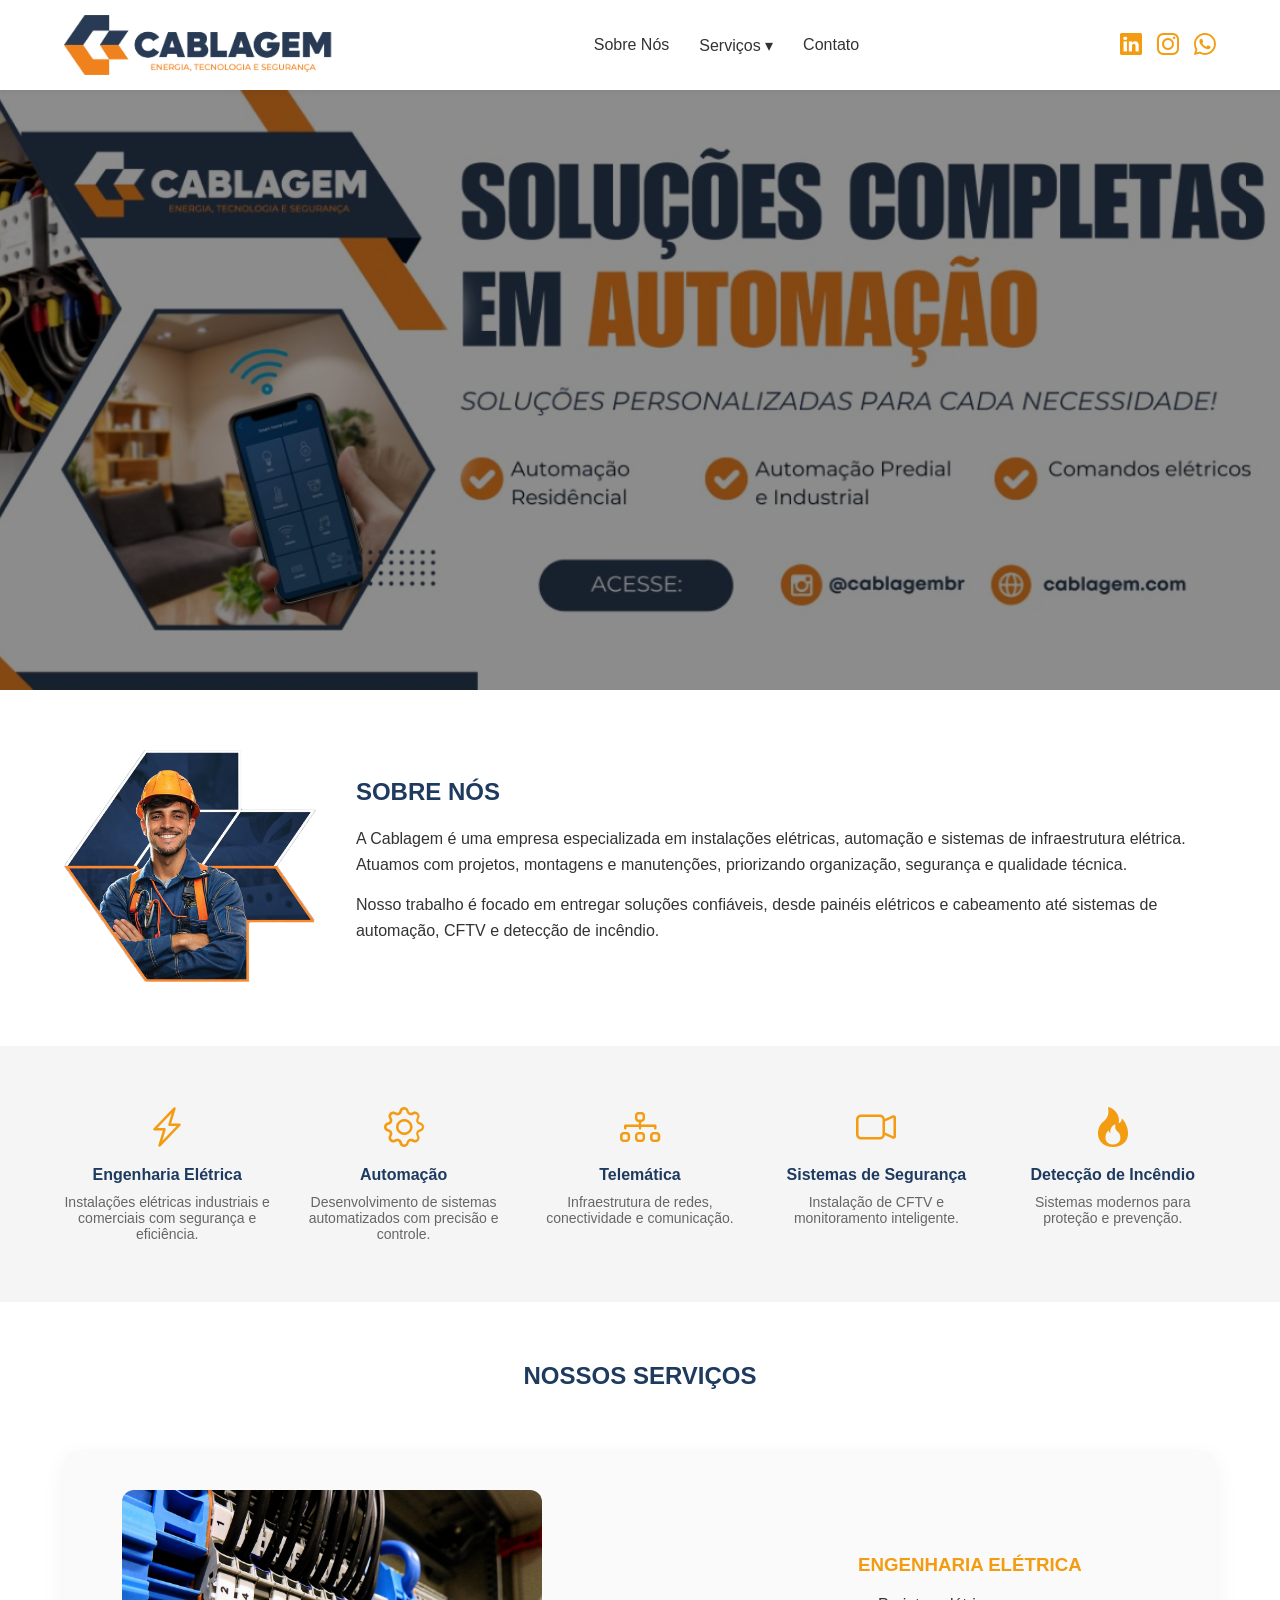
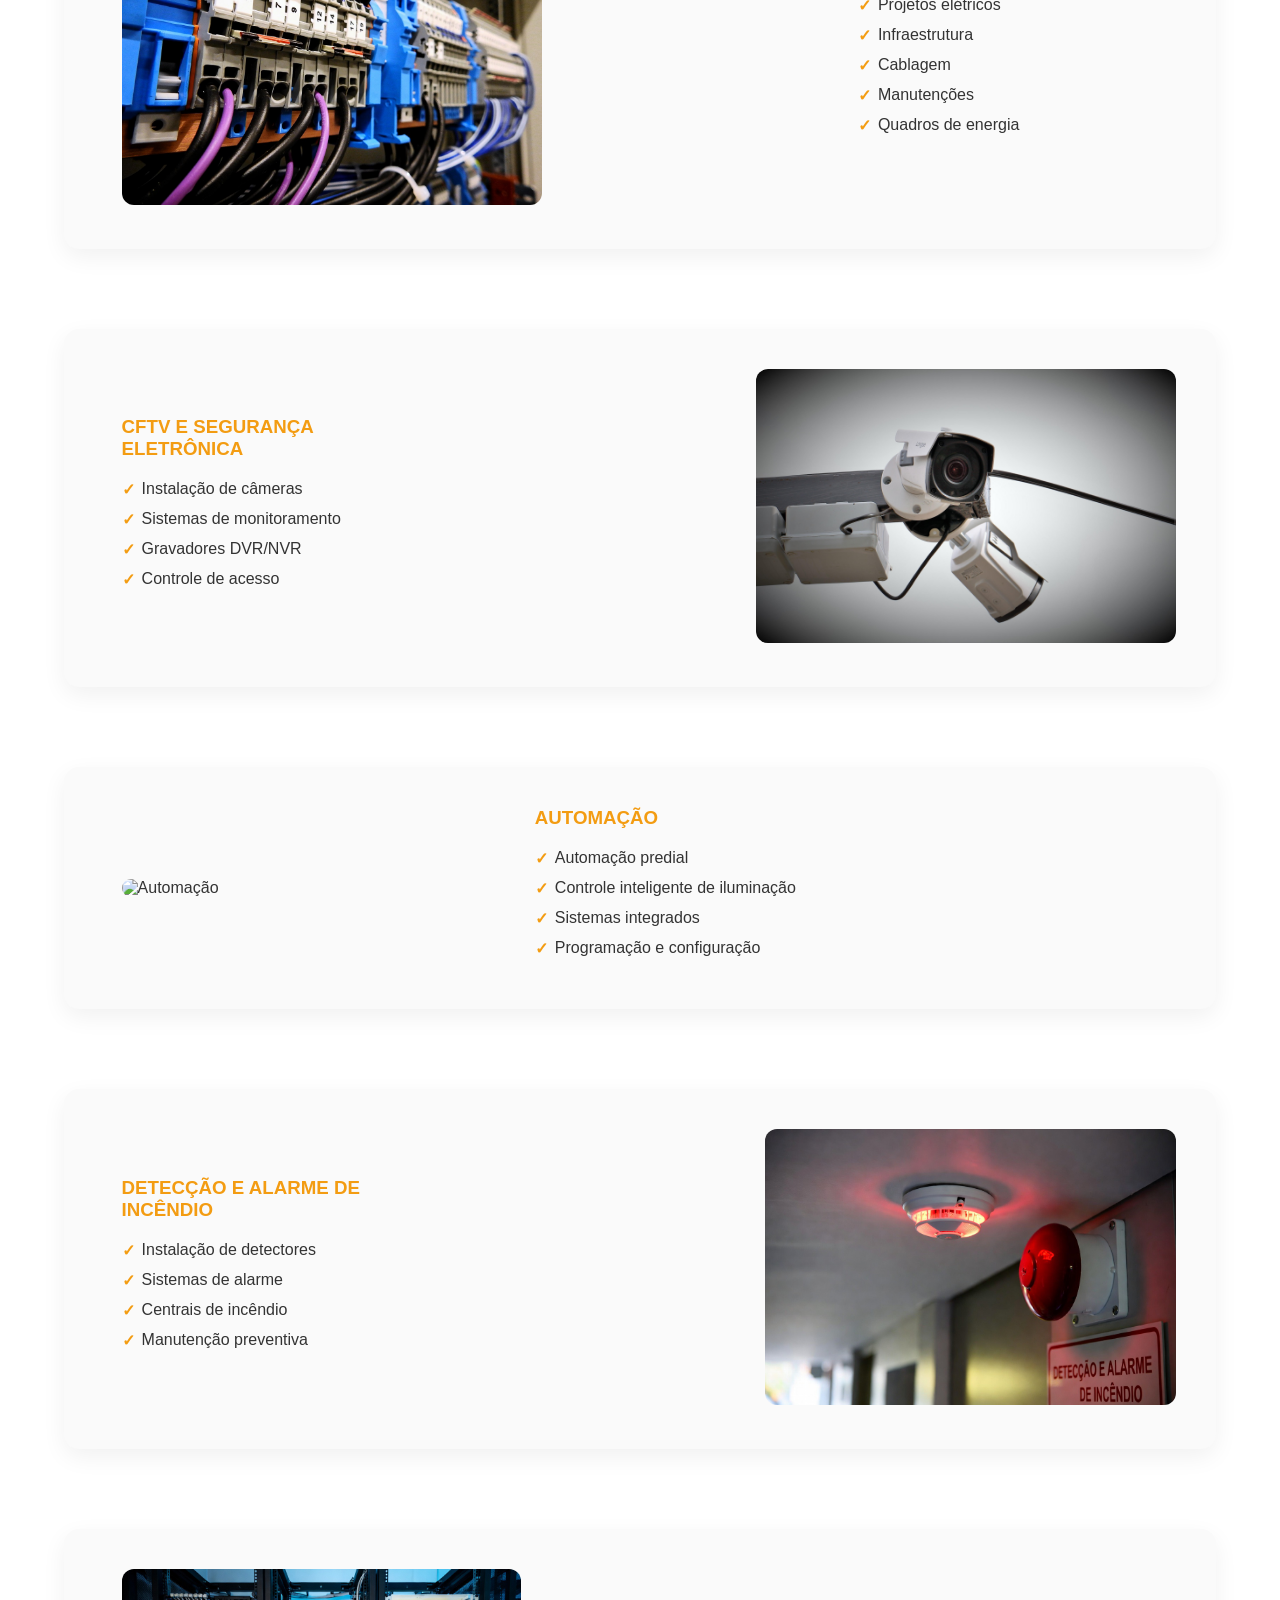
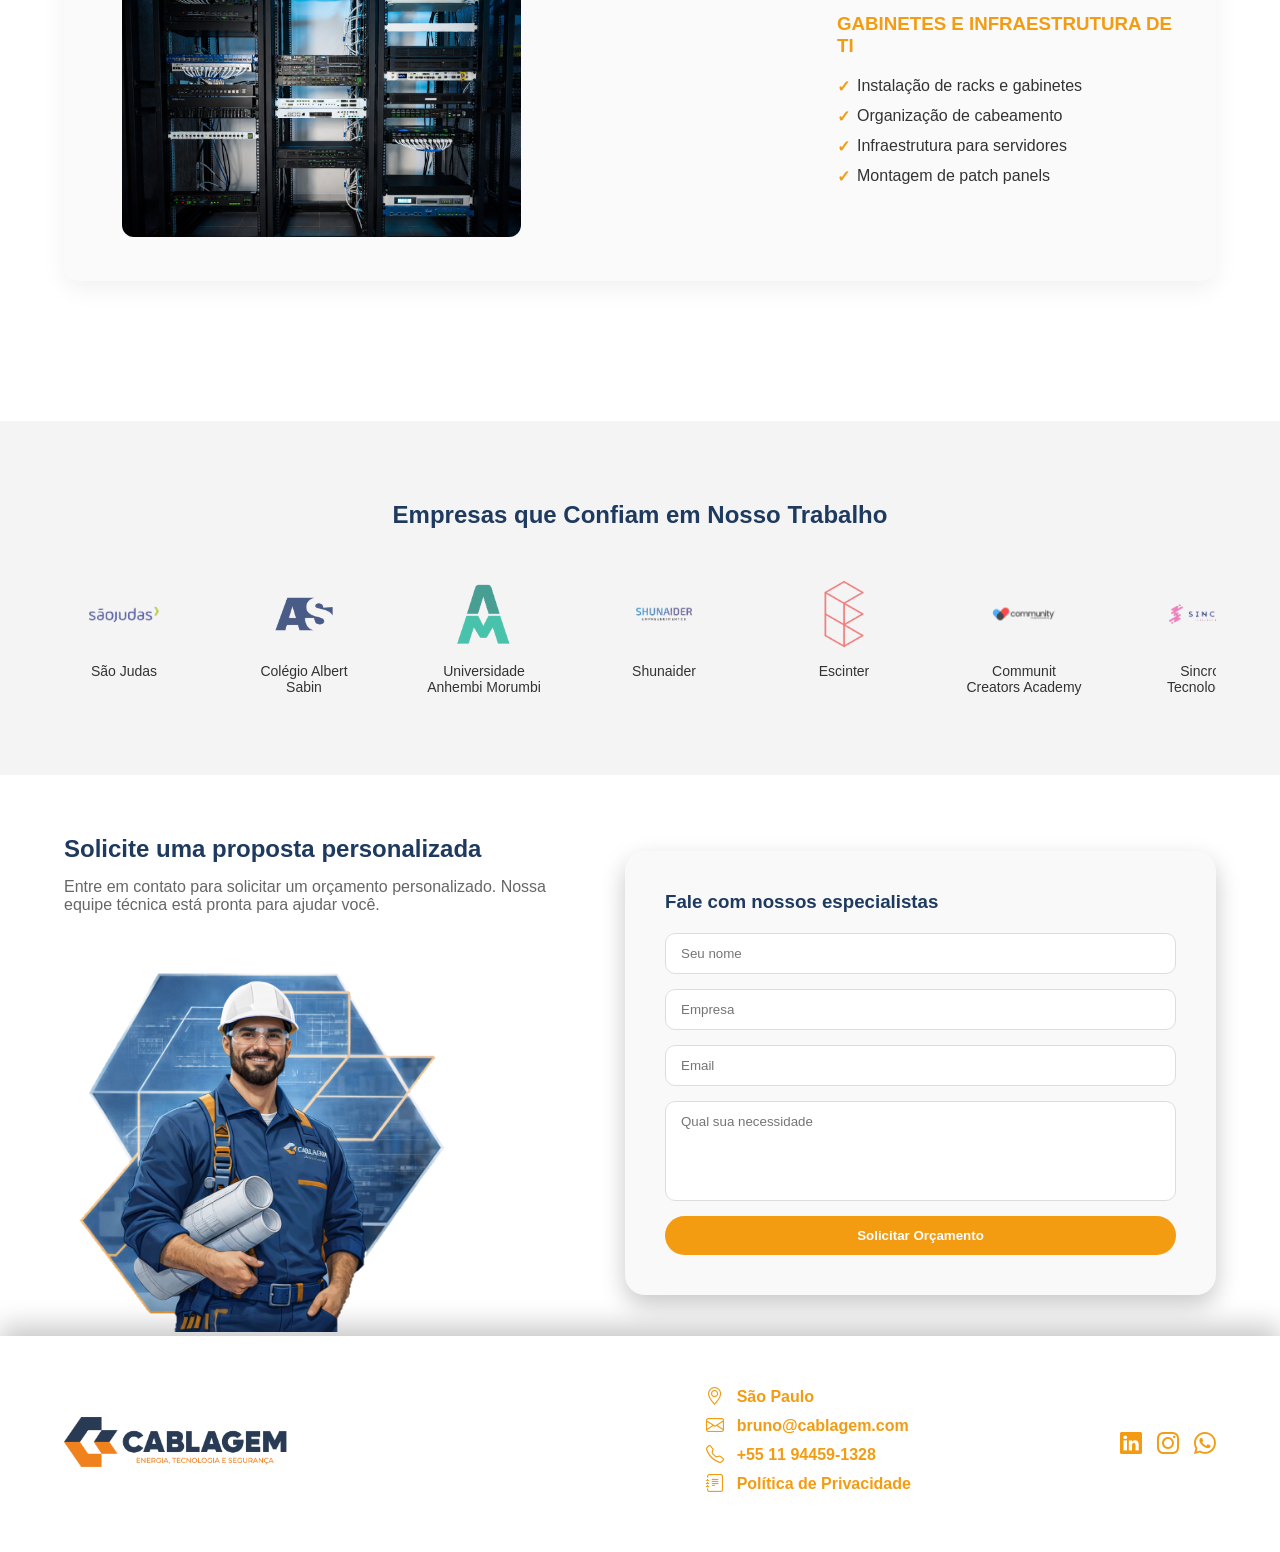
==== commit c87396f5: "Atualizaçao de imagens" ====
--- a/cablagem/index.html
+++ b/cablagem/index.html
@@ -272,6 +272,17 @@
                         <span>Escinter </span>
                     </div>
 
+                    <div class="cliente">
+                        <img src="img_clientes/Cliente6.png" alt="Escinter ">
+                        <span>Communit Creators Academy </span>
+                    </div>
+
+                    <div class="cliente">
+                        <img src="img_clientes/Cliente7.png" alt="Escinter ">
+                        <span>Sincron Tecnologias </span>
+                    </div>
+
+
                     <!-- LOOP INFINITO -->
                     <div class="cliente">
                         <img src="img_clientes/Cliente1.png" alt="São Judas">
@@ -297,6 +308,17 @@
                         <img src="img_clientes/Cliente5.png" alt="Escinter ">
                         <span>Escinter </span>
                     </div>
+
+                    <div class="cliente">
+                        <img src="img_clientes/Cliente6.png" alt="Escinter ">
+                        <span>Communit Creators Academy </span>
+                    </div>
+
+                    <div class="cliente">
+                        <img src="img_clientes/Cliente7.png" alt="Escinter ">
+                        <span>Sincron Tecnologias </span>
+                    </div>
+
 
                 </div>
             </div>
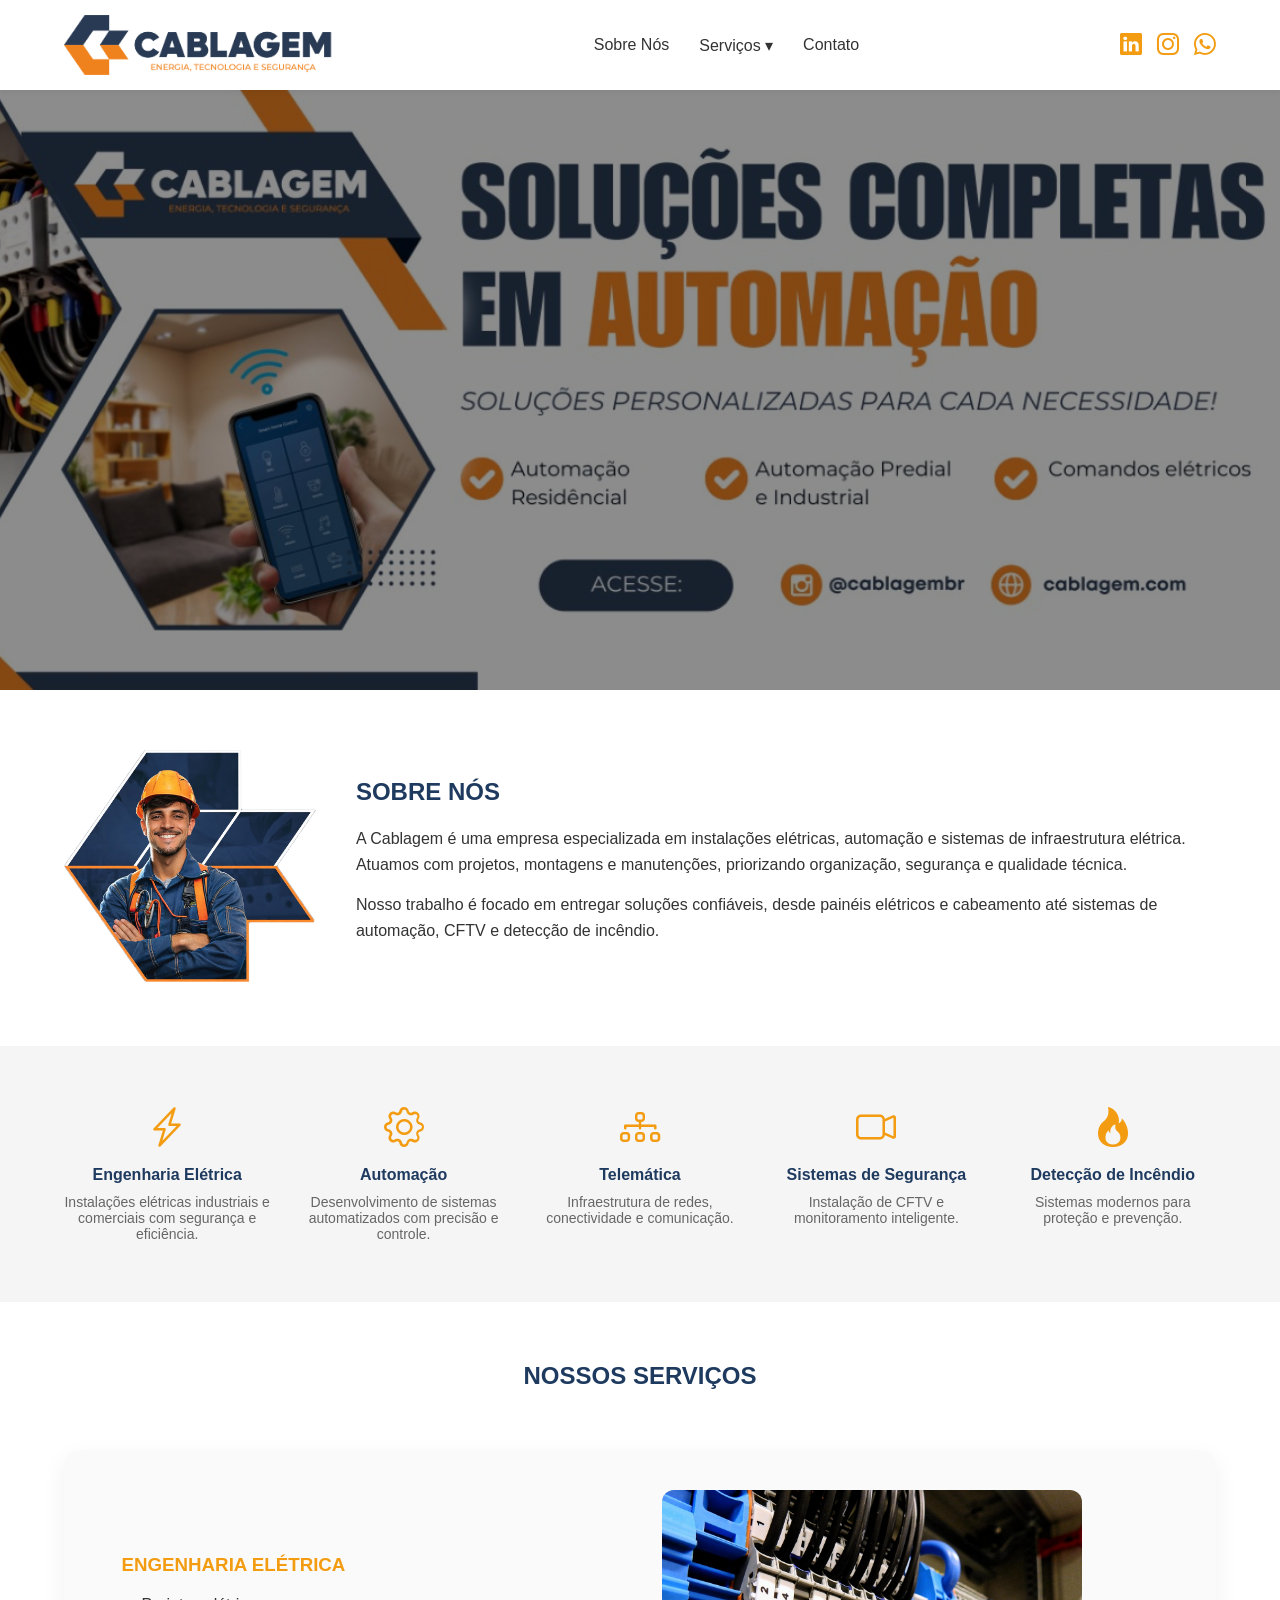
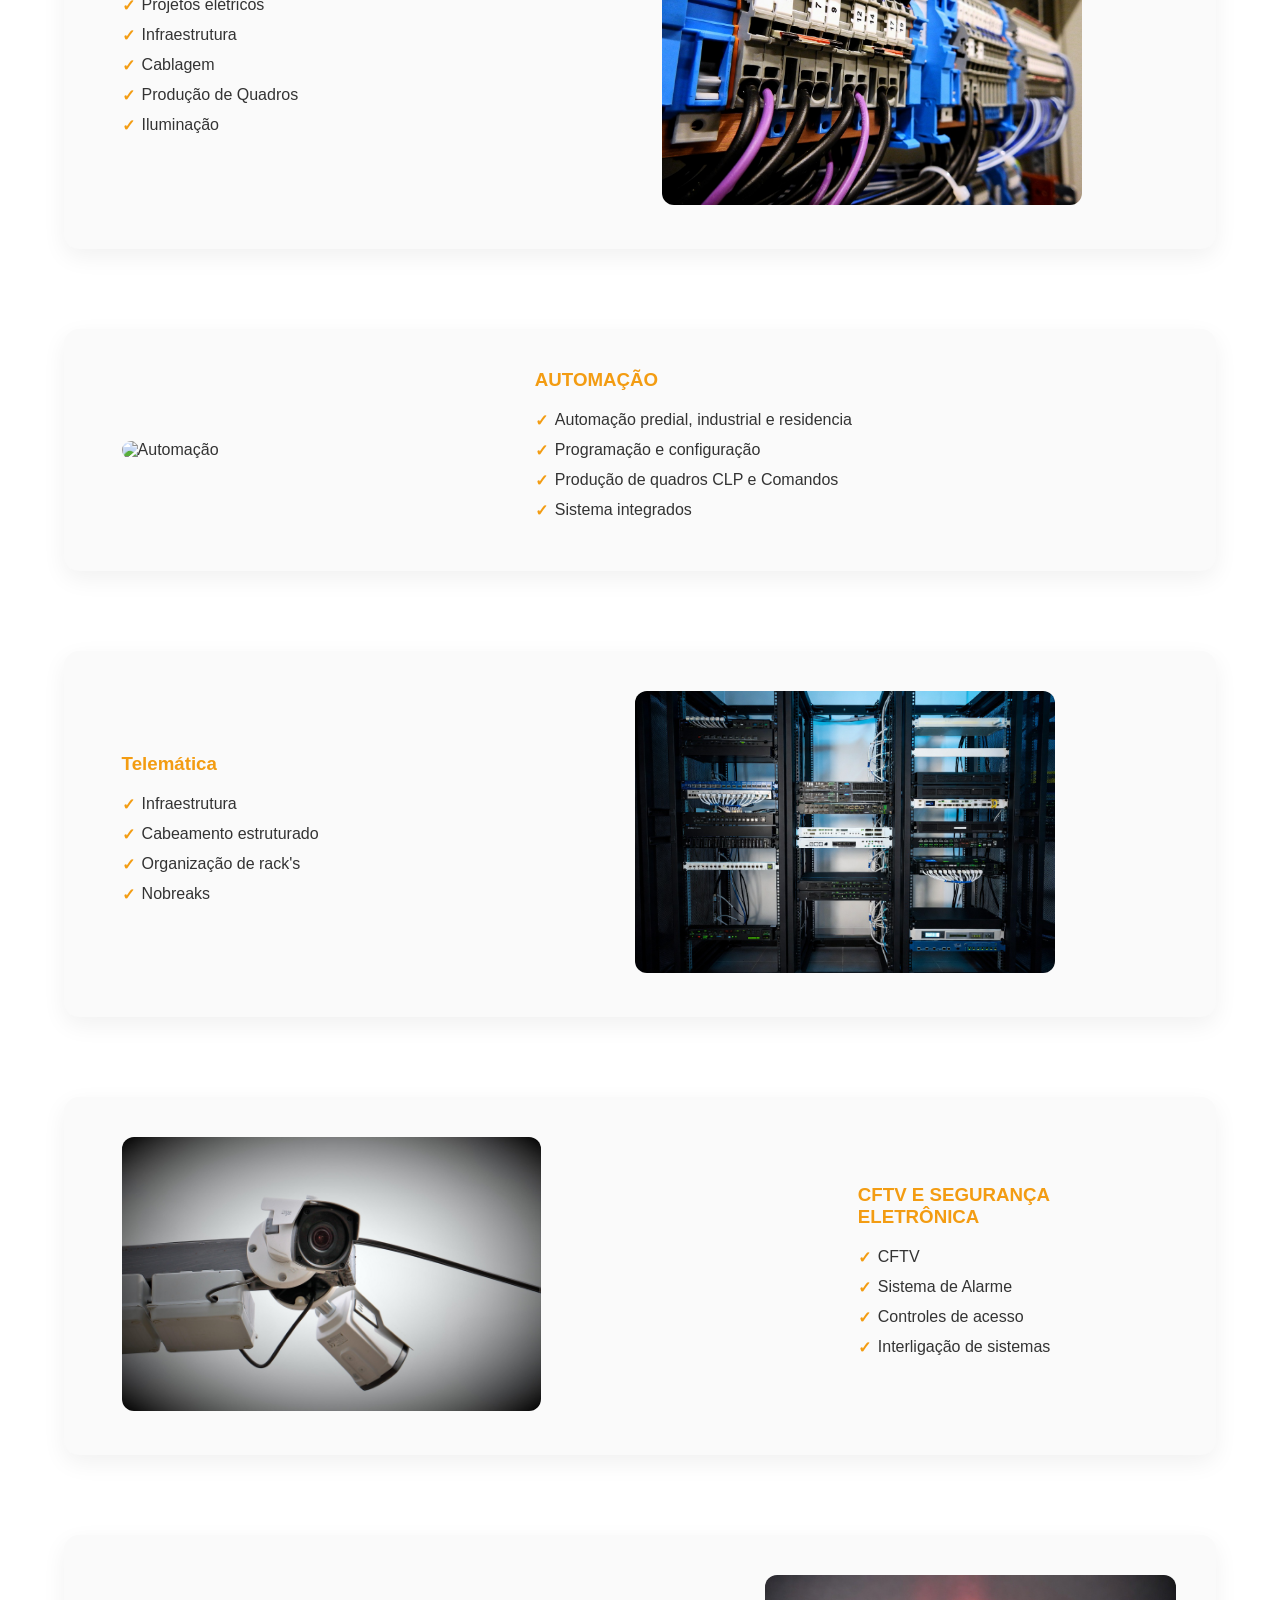
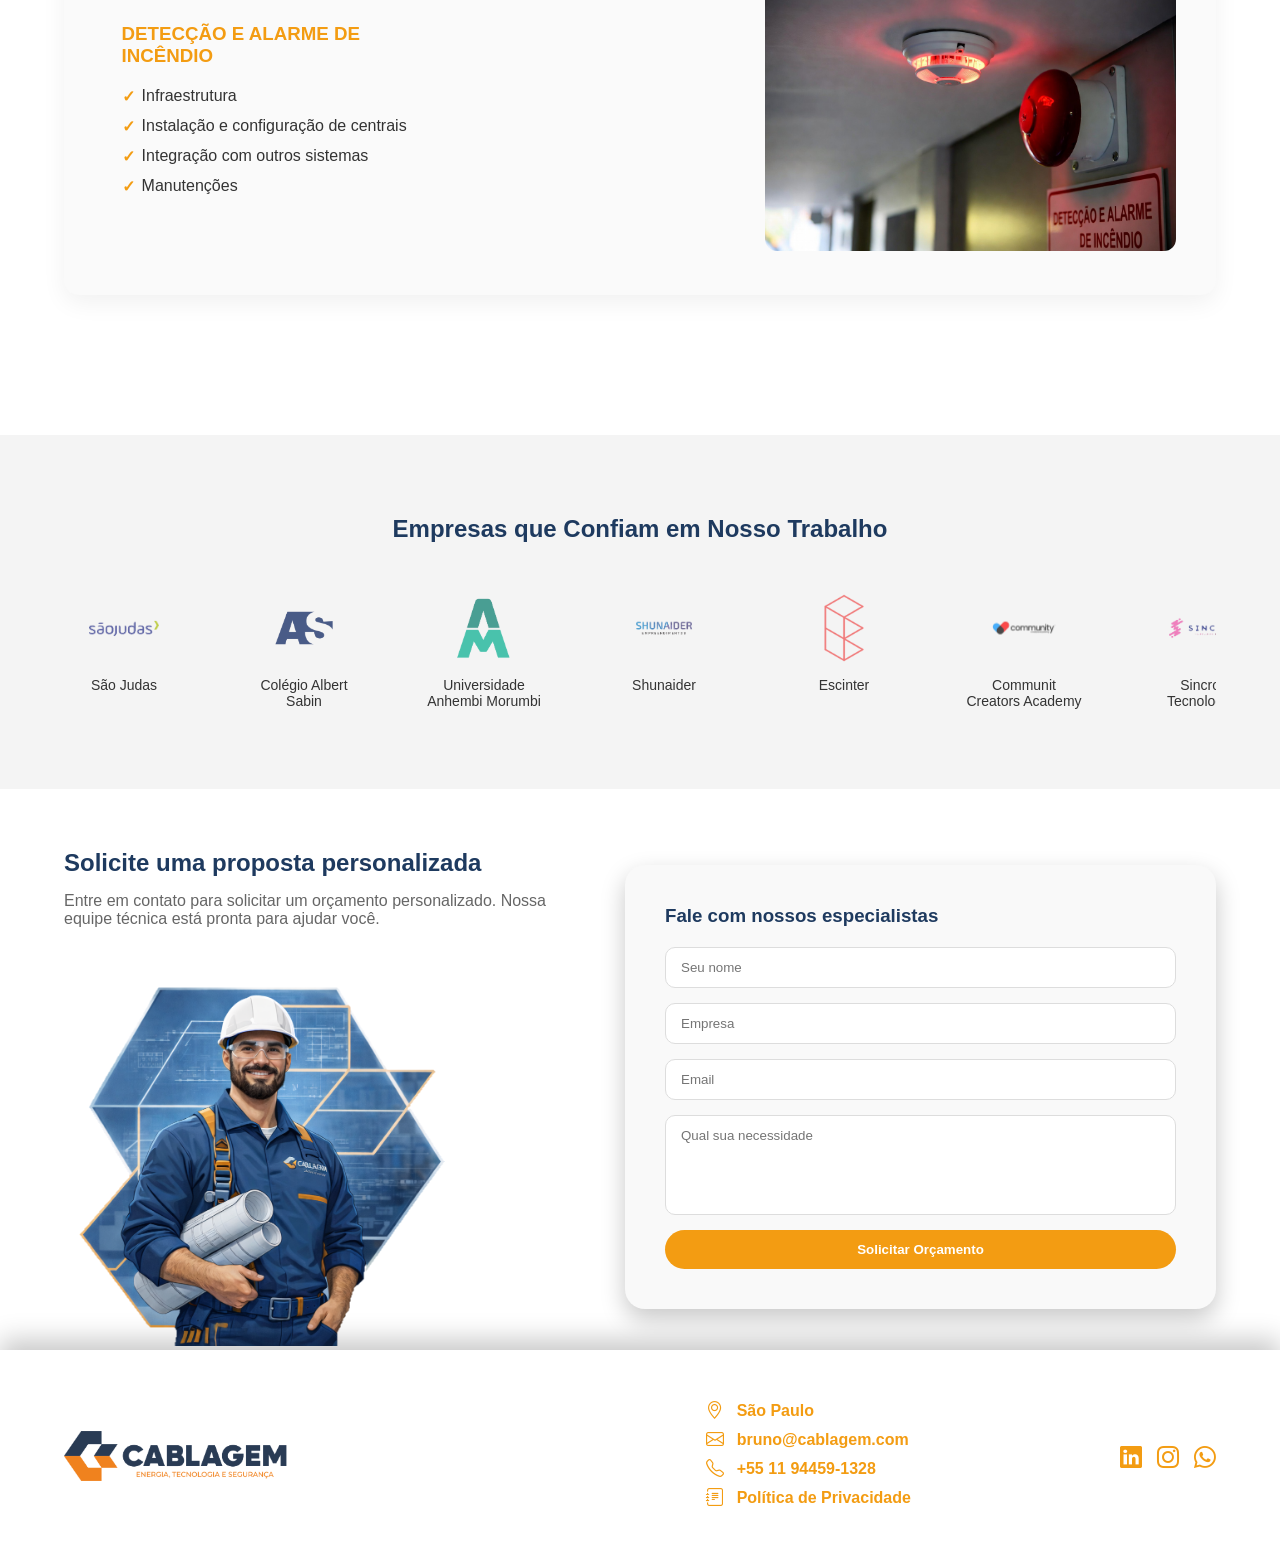
==== commit d3f37fd5: "Add files via upload" ====
--- a/cablagem/index.html
+++ b/cablagem/index.html
@@ -29,10 +29,11 @@
 
                         <ul class="dropdown-menu">
                             <li><a href="#eng-el">Engenharia Elétrica</a></li>
+                            <li><a href="#automacao">Automação</a></li>
+                            <li><a href="#infra-ti">Telemática</a></li>
                             <li><a href="#cftv">CFTV e Segurança</a></li>
-                            <li><a href="#automacao">Automação</a></li>
                             <li><a href="#incendio">Detecção de Incêndio</a></li>
-                            <li><a href="#infra-ti">Infraestrutura de TI</a></li>
+
                         </ul>
                     </li>
 
@@ -155,87 +156,86 @@
 
             <!-- SERVIÇO 1 -->
             <div class="servicos-content" id="eng-el">
-                <div class="servico-img">
-                    <img src="img/img1.png" alt="Engenharia Elétrica">
-                </div>
-
                 <div class="servico-texto">
                     <h3>ENGENHARIA ELÉTRICA</h3>
                     <ul>
                         <li>Projetos elétricos</li>
                         <li>Infraestrutura</li>
                         <li>Cablagem</li>
-                        <li>Manutenções</li>
-                        <li>Quadros de energia</li>
+                        <li>Produção de Quadros</li>
+                        <li>Iluminação</li>
                     </ul>
                 </div>
+                <div class="servico-img">
+                    <img src="img/img1.png" alt="Engenharia Elétrica">
+                </div>
             </div>
 
             <!-- SERVIÇO 2 -->
+            <div class="servicos-content" id="automacao">
+                <div class="servico-img">
+                    <img src="img/img3.jpg" alt="Automação">
+                </div>
+
+                <div class="servico-texto">
+                    <h3>AUTOMAÇÃO</h3>
+                    <ul>
+                        <li>Automação predial, industrial e residencia</li>
+                        <li>Programação e configuração</li>
+                        <li>Produção de quadros CLP e Comandos</li>
+                        <li>Sistema integrados</li>
+                    </ul>
+                </div>
+            </div>
+
+            <!-- SERVIÇO 3 -->
+            <div class="servicos-content" id="infra-ti">
+                <div class="servico-texto">
+                    <h3>Telemática</h3>
+                    <ul>
+                        <li>Infraestrutura</li>
+                        <li>Cabeamento estruturado</li>
+                        <li>Organização de rack's</li>
+                        <li>Nobreaks</li>
+                    </ul>
+                </div>
+                <div class="servico-img">
+                    <img src="img/img5.jpg" alt="Gabinetes">
+                </div>
+            </div>
+
+            <!-- SERVIÇO 4 -->
             <div class="servicos-content" id="cftv">
+                <div class="servico-img">
+                    <img src="img/img2.jpg" alt="CFTV">
+                </div>
                 <div class="servico-texto">
                     <h3>CFTV E SEGURANÇA ELETRÔNICA</h3>
                     <ul>
-                        <li>Instalação de câmeras</li>
-                        <li>Sistemas de monitoramento</li>
-                        <li>Gravadores DVR/NVR</li>
-                        <li>Controle de acesso</li>
+                        <li>CFTV</li>
+                        <li>Sistema de Alarme</li>
+                        <li>Controles de acesso</li>
+                        <li>Interligação de sistemas</li>
                     </ul>
                 </div>
-                <div class="servico-img">
-                    <img src="img/img2.jpg" alt="CFTV">
-                </div>
-            </div>
-
-            <!-- SERVIÇO 3 -->
-            <div class="servicos-content" id="automacao">
-                <div class="servico-img">
-                    <img src="img/img3.jpg" alt="Automação">
-                </div>
-
-                <div class="servico-texto">
-                    <h3>AUTOMAÇÃO</h3>
-                    <ul>
-                        <li>Automação predial</li>
-                        <li>Controle inteligente de iluminação</li>
-                        <li>Sistemas integrados</li>
-                        <li>Programação e configuração</li>
-                    </ul>
-                </div>
-            </div>
-
-            <!-- SERVIÇO 4 -->
+
+            </div>
+
+            <!-- SERVIÇO 5 -->
             <div class="servicos-content" id="incendio">
                 <div class="servico-texto">
                     <h3>DETECÇÃO E ALARME DE INCÊNDIO</h3>
                     <ul>
-                        <li>Instalação de detectores</li>
-                        <li>Sistemas de alarme</li>
-                        <li>Centrais de incêndio</li>
-                        <li>Manutenção preventiva</li>
+                        <li>Infraestrutura</li>
+                        <li>Instalação e configuração de centrais</li>
+                        <li>Integração com outros sistemas</li>
+                        <li>Manutenções</li>
                     </ul>
                 </div>
                 <div class="servico-img">
                     <img src="img/img4.jpg" alt="Incêndio">
                 </div>
             </div>
-
-            <!-- SERVIÇO 5 -->
-            <div class="servicos-content" id="infra-ti">
-                <div class="servico-img">
-                    <img src="img/img5.jpg" alt="Gabinetes">
-                </div>
-                <div class="servico-texto">
-                    <h3>GABINETES E INFRAESTRUTURA DE TI</h3>
-                    <ul>
-                        <li>Instalação de racks e gabinetes</li>
-                        <li>Organização de cabeamento</li>
-                        <li>Infraestrutura para servidores</li>
-                        <li>Montagem de patch panels</li>
-                    </ul>
-                </div>
-            </div>
-
         </div>
     </section>
 
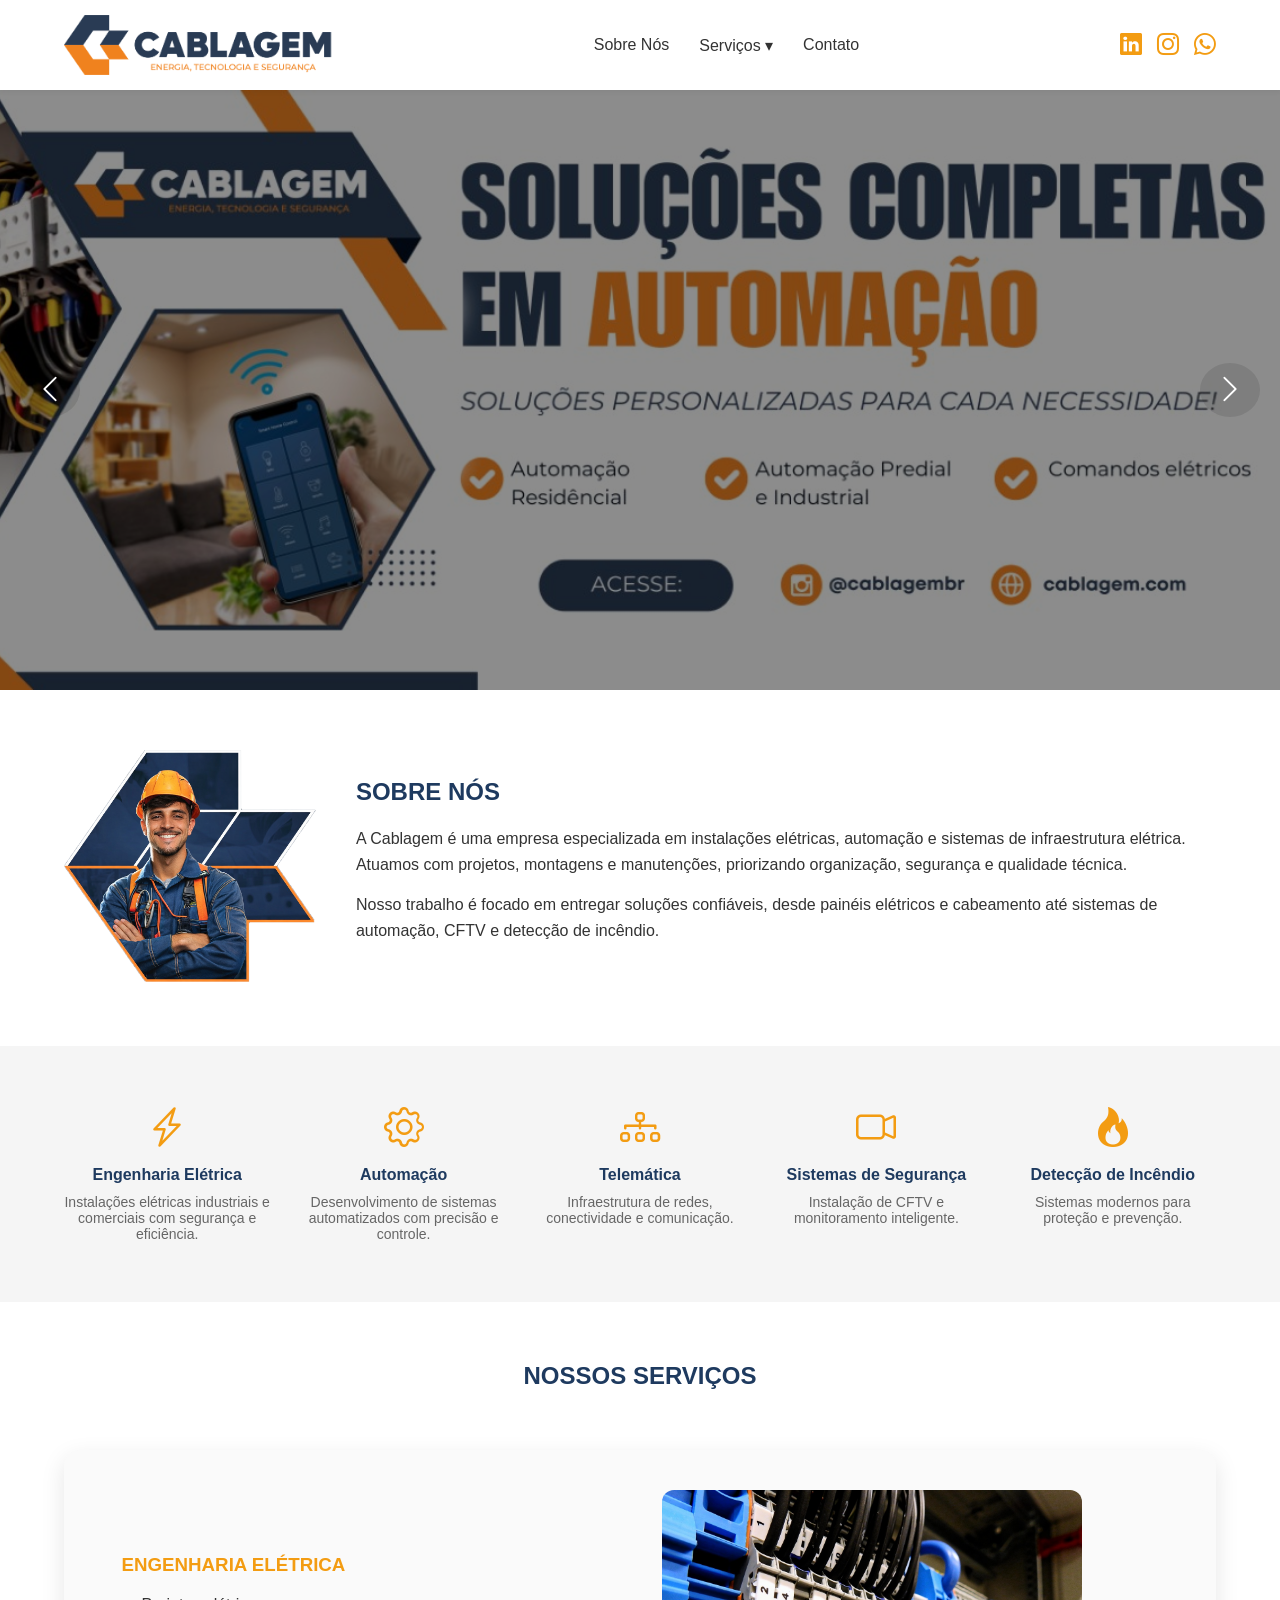
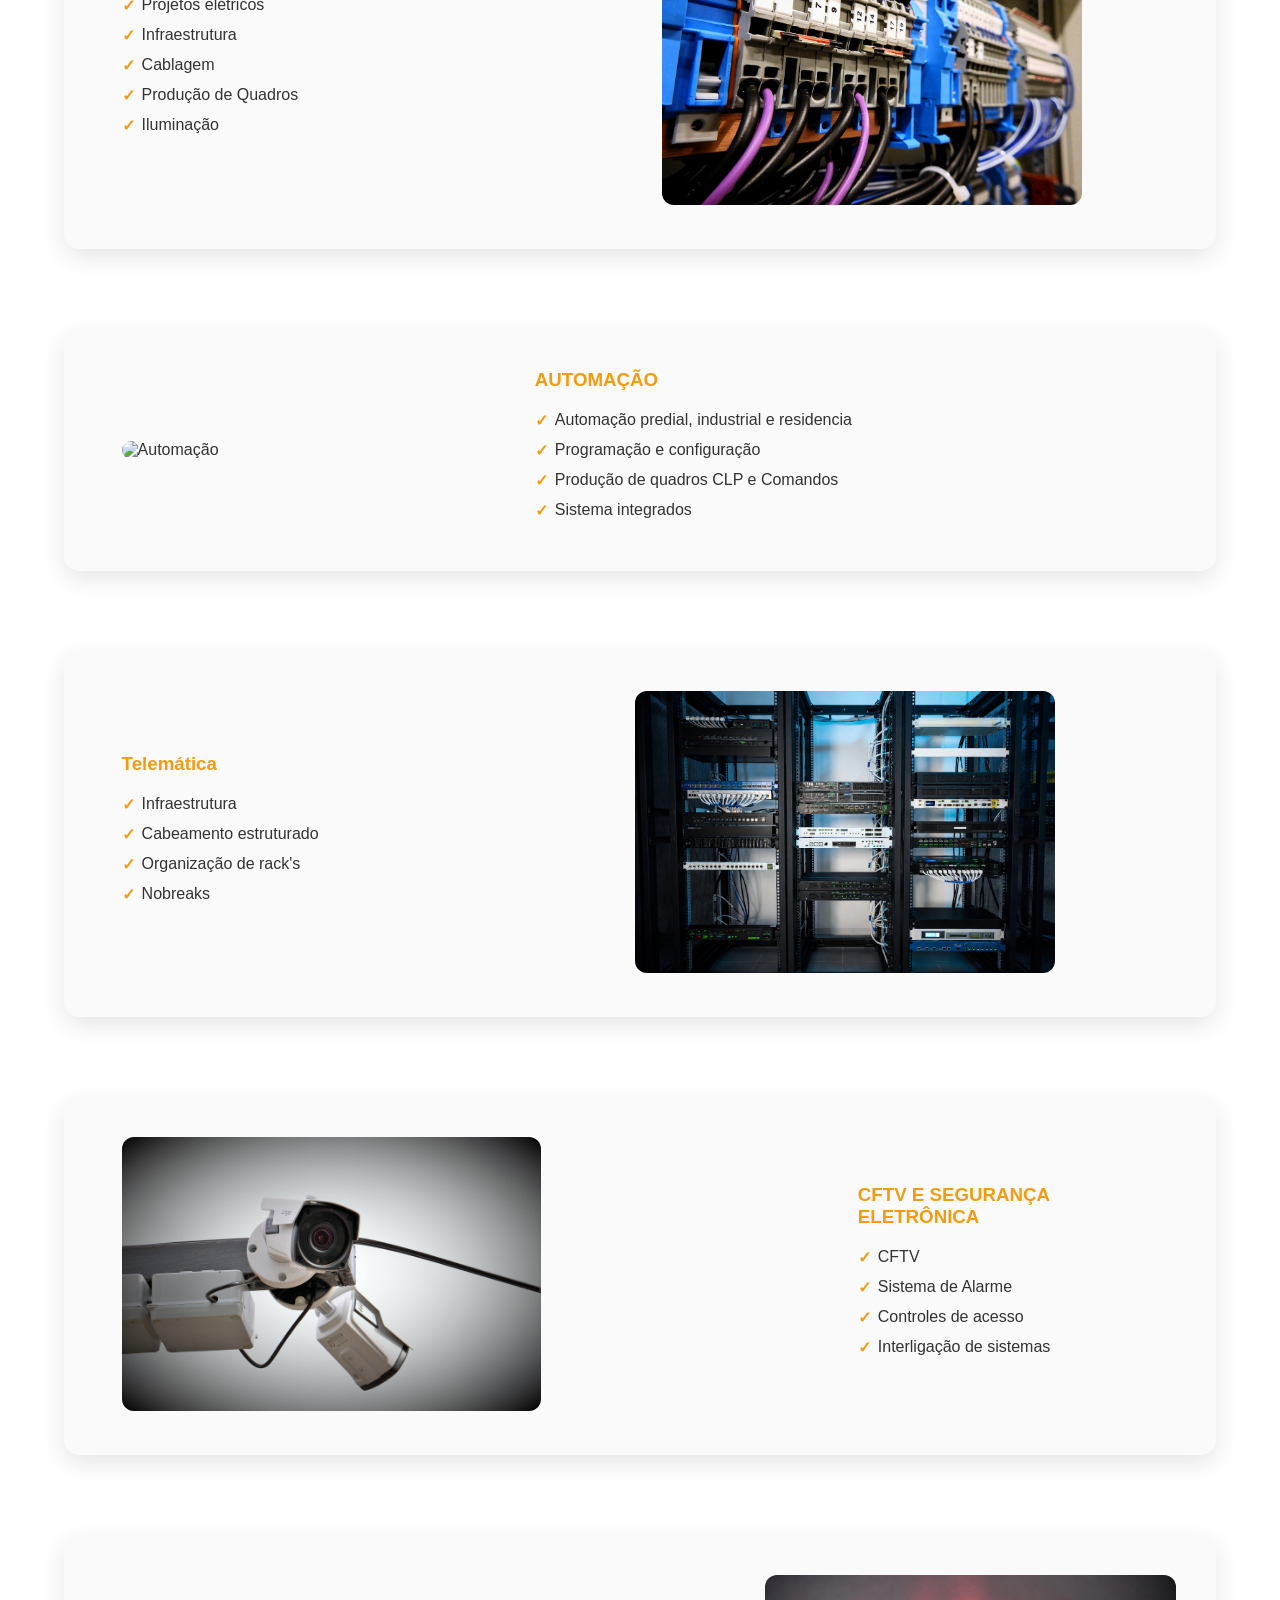
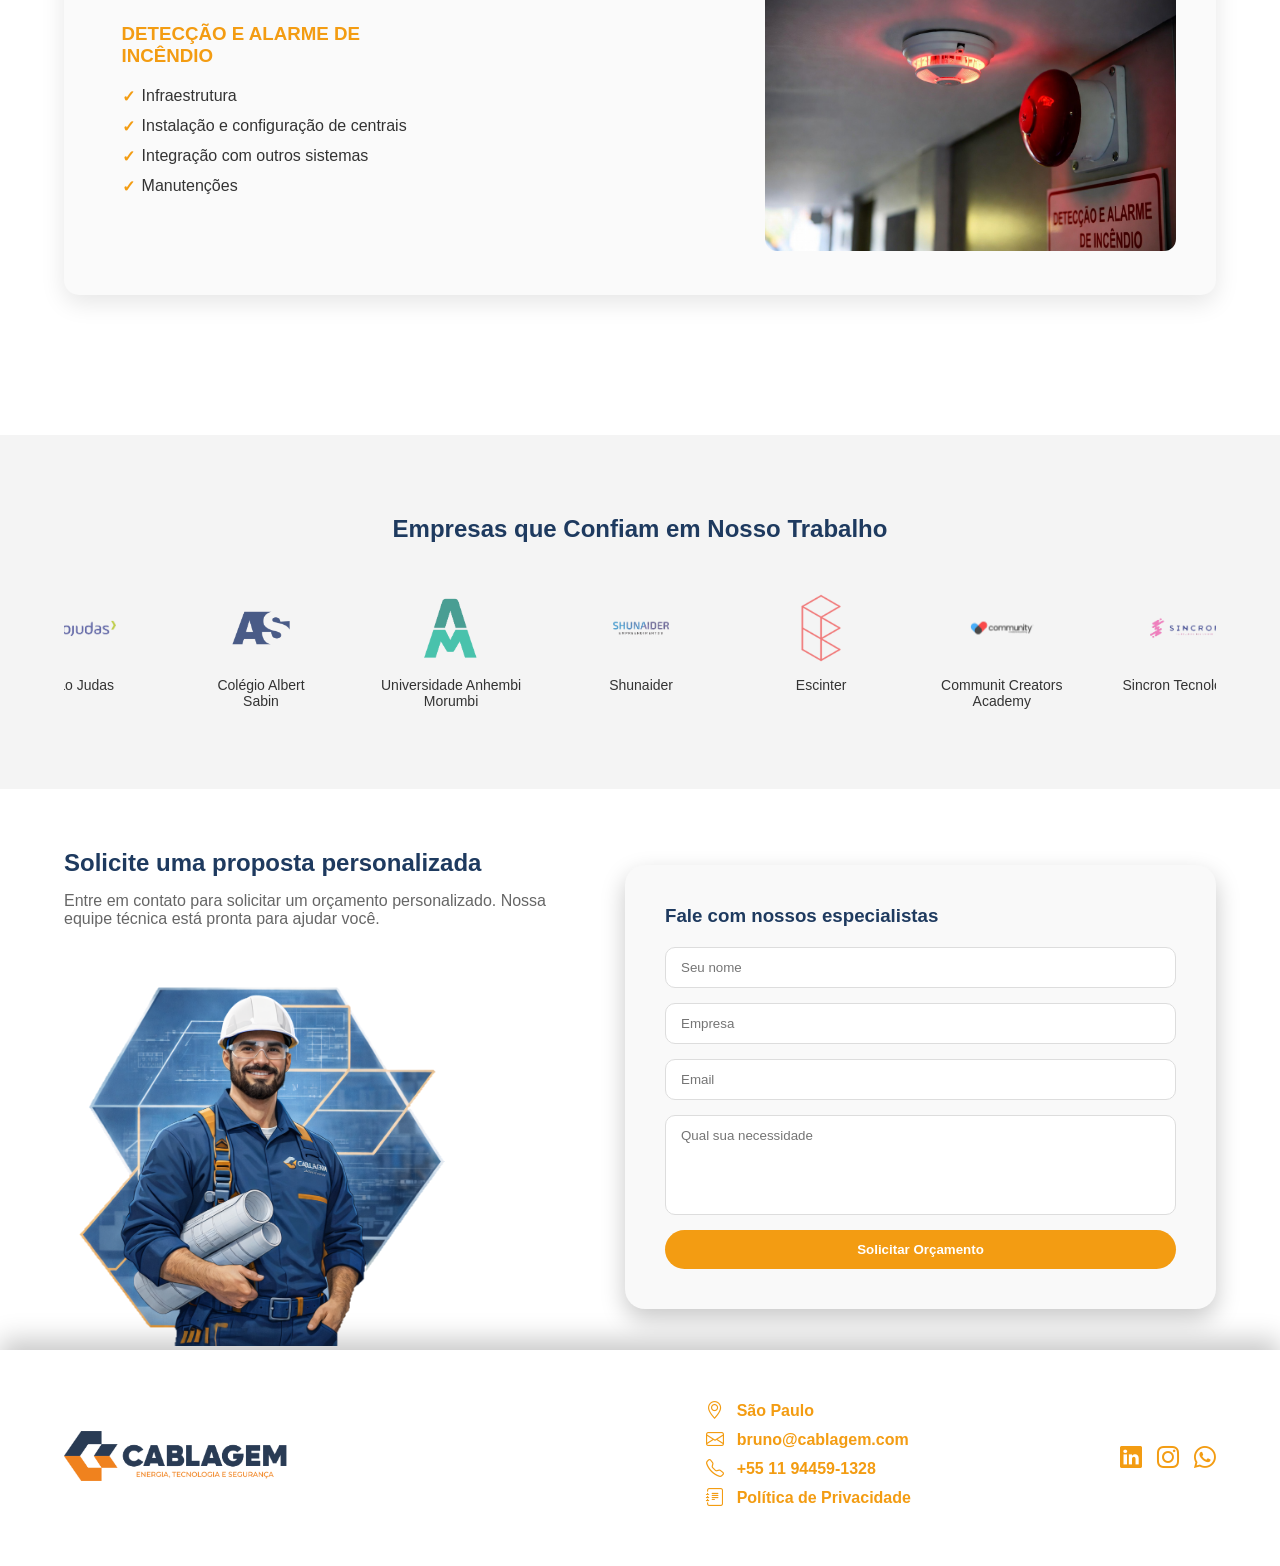
==== commit c922f3c4: "Add files via upload" ====
--- a/cablagem/index.html
+++ b/cablagem/index.html
@@ -61,20 +61,26 @@
     <!-- BANNER CARROSSEL -->
     <section class="banner">
 
-        <!-- DESKTOP -->
         <div class="carousel desktop-carousel">
             <img src="img_carrocel/img4.png" class="slide active">
             <img src="img_carrocel/img2.png" class="slide">
             <img src="img_carrocel/img3.png" class="slide">
         </div>
 
-        <!-- MOBILE -->
         <div class="carousel mobile-carousel">
             <img src="img_carrocel/img2mobile.png" class="slide active">
             <img src="img_carrocel/img3mobile.png" class="slide">
             <img src="img_carrocel/img4mobile.png" class="slide">
             <img src="img_carrocel/img1mobile.png" class="slide">
         </div>
+
+        <button class="carousel-btn prev">
+            <i class="bi bi-chevron-left"></i>
+        </button>
+
+        <button class="carousel-btn next">
+            <i class="bi bi-chevron-right"></i>
+        </button>
 
     </section>
 
@@ -254,12 +260,12 @@
 
                     <div class="cliente">
                         <img src="img_clientes/Cliente2.png" alt="Colégio Albert Sabin">
-                        <span>Colégio Albert Sabin</span>
+                        <span>Colégio Albert<br> Sabin</span>
                     </div>
 
                     <div class="cliente">
                         <img src="img_clientes/Cliente3.png" alt="Universidade Anhembi Morumbi">
-                        <span>Universidade Anhembi Morumbi</span>
+                        <span>Universidade Anhembi<br> Morumbi</span>
                     </div>
 
                     <div class="cliente">
@@ -274,51 +280,13 @@
 
                     <div class="cliente">
                         <img src="img_clientes/Cliente6.png" alt="Escinter ">
-                        <span>Communit Creators Academy </span>
+                        <span>Communit Creators<br> Academy </span>
                     </div>
 
                     <div class="cliente">
                         <img src="img_clientes/Cliente7.png" alt="Escinter ">
                         <span>Sincron Tecnologias </span>
                     </div>
-
-
-                    <!-- LOOP INFINITO -->
-                    <div class="cliente">
-                        <img src="img_clientes/Cliente1.png" alt="São Judas">
-                        <span>São Judas</span>
-                    </div>
-
-                    <div class="cliente">
-                        <img src="img_clientes/Cliente2.png" alt="Colégio Albert Sabin">
-                        <span>Colégio Albert Sabin</span>
-                    </div>
-
-                    <div class="cliente">
-                        <img src="img_clientes/Cliente3.png" alt="Universidade Anhembi Morumbi">
-                        <span>Universidade Anhembi Morumbi</span>
-                    </div>
-
-                    <div class="cliente">
-                        <img src="img_clientes/Cliente4.png" alt="Shunaider">
-                        <span>Shunaider</span>
-                    </div>
-
-                    <div class="cliente">
-                        <img src="img_clientes/Cliente5.png" alt="Escinter ">
-                        <span>Escinter </span>
-                    </div>
-
-                    <div class="cliente">
-                        <img src="img_clientes/Cliente6.png" alt="Escinter ">
-                        <span>Communit Creators Academy </span>
-                    </div>
-
-                    <div class="cliente">
-                        <img src="img_clientes/Cliente7.png" alt="Escinter ">
-                        <span>Sincron Tecnologias </span>
-                    </div>
-
 
                 </div>
             </div>
@@ -410,6 +378,31 @@
 
     </script>
     <script>
+        const track = document.querySelector(".carousel-track");
+
+        let speed = window.innerWidth < 768 ? 1.2 : 0.5;
+
+        track.innerHTML += track.innerHTML;
+
+        let position = 0;
+
+        function animateClientes() {
+
+            position -= speed;
+
+            if (Math.abs(position) >= track.scrollWidth / 2) {
+                position = 0;
+            }
+
+            track.style.transform = `translateX(${position}px)`;
+
+            requestAnimationFrame(animateClientes);
+
+        }
+
+        animateClientes();
+    </script>
+    <script>
         document.getElementById("formOrcamento").addEventListener("submit", function (e) {
             e.preventDefault();
 
@@ -436,19 +429,33 @@
     </script>
     <script>
         const carousels = document.querySelectorAll(".carousel");
+        const prevBtn = document.querySelector(".prev");
+        const nextBtn = document.querySelector(".next");
 
         carousels.forEach(carousel => {
 
             const slides = carousel.querySelectorAll(".slide");
             let current = 0;
 
-            function changeSlide() {
-                slides[current].classList.remove("active");
+            function showSlide(index) {
+                slides.forEach(slide => slide.classList.remove("active"));
+                slides[index].classList.add("active");
+            }
+
+            function nextSlide() {
                 current = (current + 1) % slides.length;
-                slides[current].classList.add("active");
+                showSlide(current);
             }
 
-            setInterval(changeSlide, 10000);
+            function prevSlide() {
+                current = (current - 1 + slides.length) % slides.length;
+                showSlide(current);
+            }
+
+            nextBtn.addEventListener("click", nextSlide);
+            prevBtn.addEventListener("click", prevSlide);
+
+            setInterval(nextSlide, 10000);
 
         });
     </script>
--- a/cablagem/style.css
+++ b/cablagem/style.css
@@ -179,6 +179,33 @@
     display: none;
 }
 
+.carousel-btn {
+    position: absolute;
+    top: 50%;
+    transform: translateY(-50%);
+    background: rgba(0, 0, 0, 0.1);
+    border: none;
+    color: white;
+    font-size: 30px;
+    padding: 10px 15px;
+    cursor: pointer;
+    z-index: 5;
+    border-radius: 50%;
+    transition: 0.3s;
+}
+
+.carousel-btn:hover {
+    background: rgba(0, 0, 0, 0.1);
+}
+
+.carousel-btn.prev {
+    left: 20px;
+}
+
+.carousel-btn.next {
+    right: 20px;
+}
+
 /* ===================================================
 SOBRE
 =================================================== */
@@ -266,13 +293,13 @@
     padding-left: 5%;
     border-radius: 15px;
     background: #fafafa;
-    box-shadow: 0 8px 25px rgba(0, 0, 0, 0.06);
+    box-shadow: 0 8px 25px rgba(0, 0, 0, 0.10);
     transition: 0.3s;
 }
 
 .servicos-content:hover {
     transform: translateY(-5px);
-    box-shadow: 0 15px 35px rgba(0, 0, 0, 0.1);
+    box-shadow: 0 15px 35px rgba(0, 0, 0, 0.2);
 }
 
 .servico-img img {
@@ -334,7 +361,7 @@
 .carousel-track {
     display: flex;
     gap: 60px;
-    animation: scrollClientes 25s linear infinite;
+    width:max-content;
 }
 
 .cliente {
@@ -625,6 +652,7 @@
         width: 100%;
         background: white;
     }
+
 }
 
 @media (max-width:480px) {
@@ -649,4 +677,6 @@
         height: 50px;
     }
 
+
+
 }
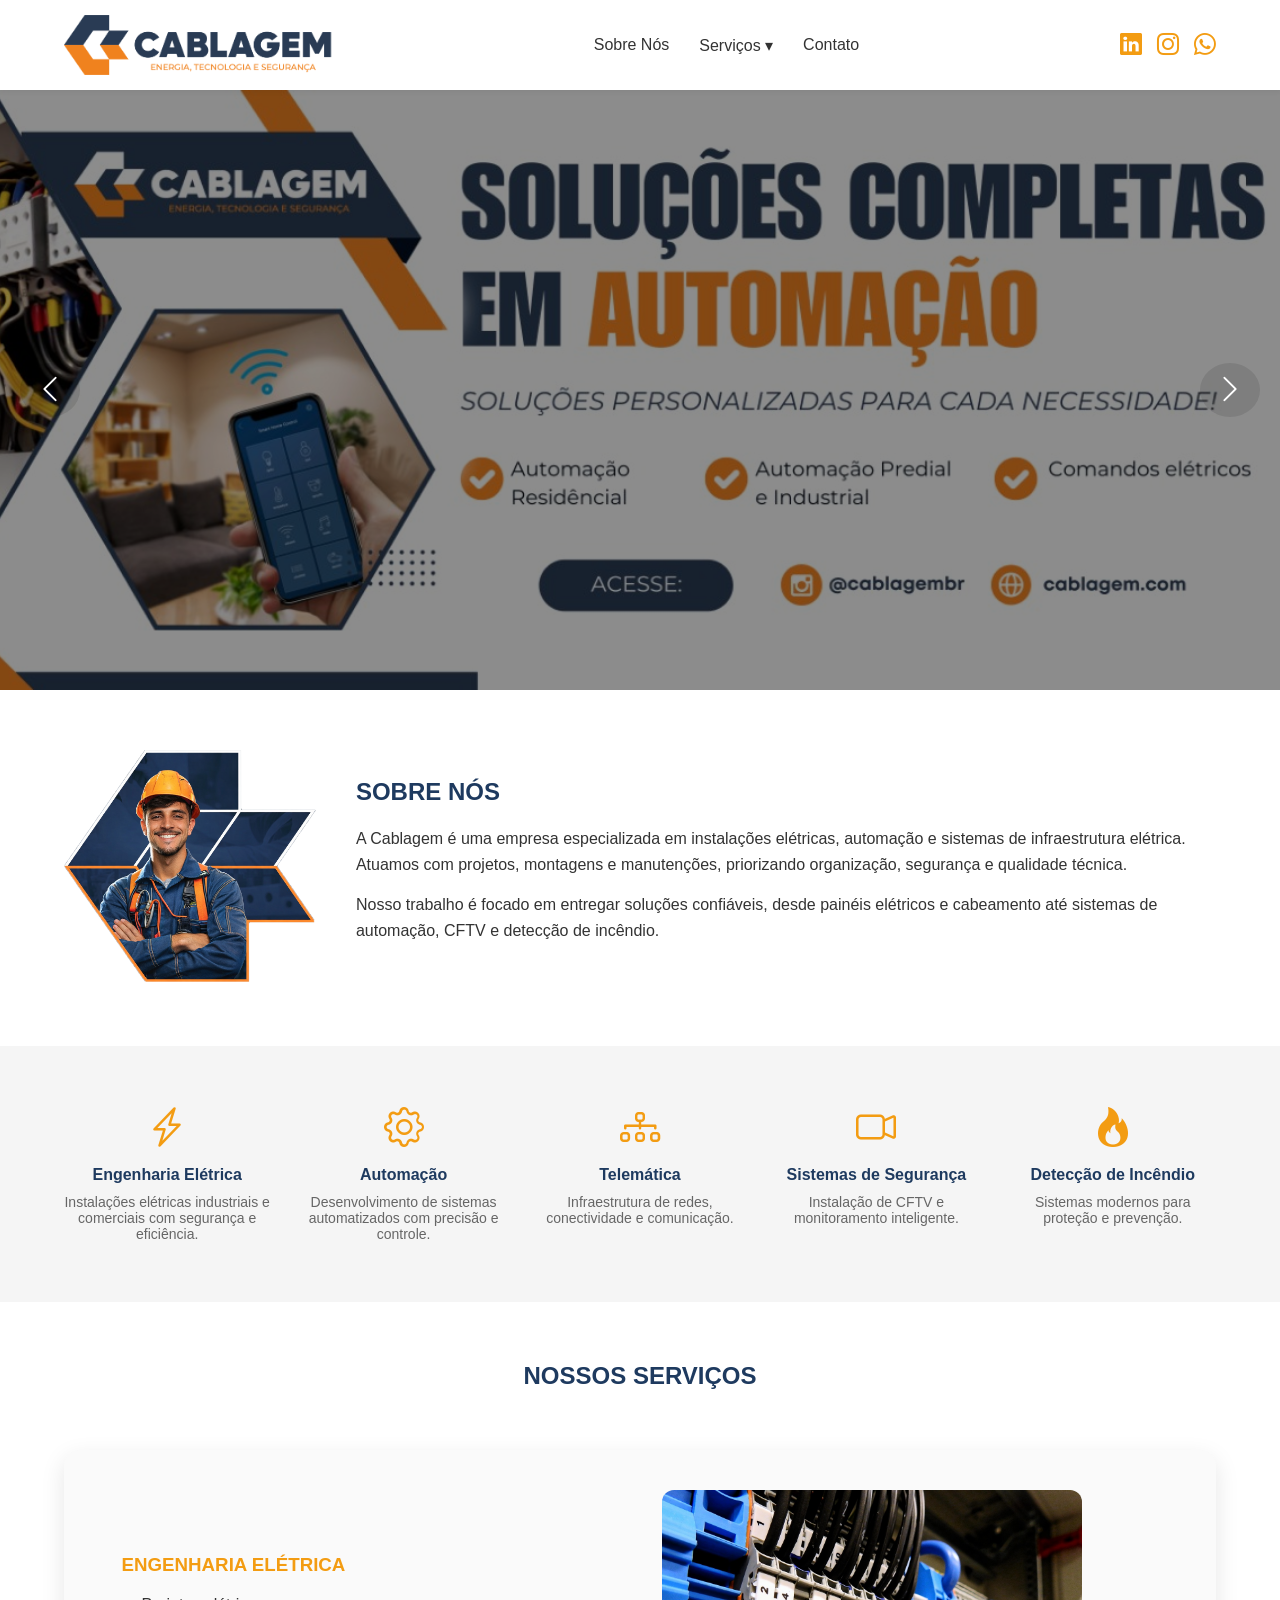
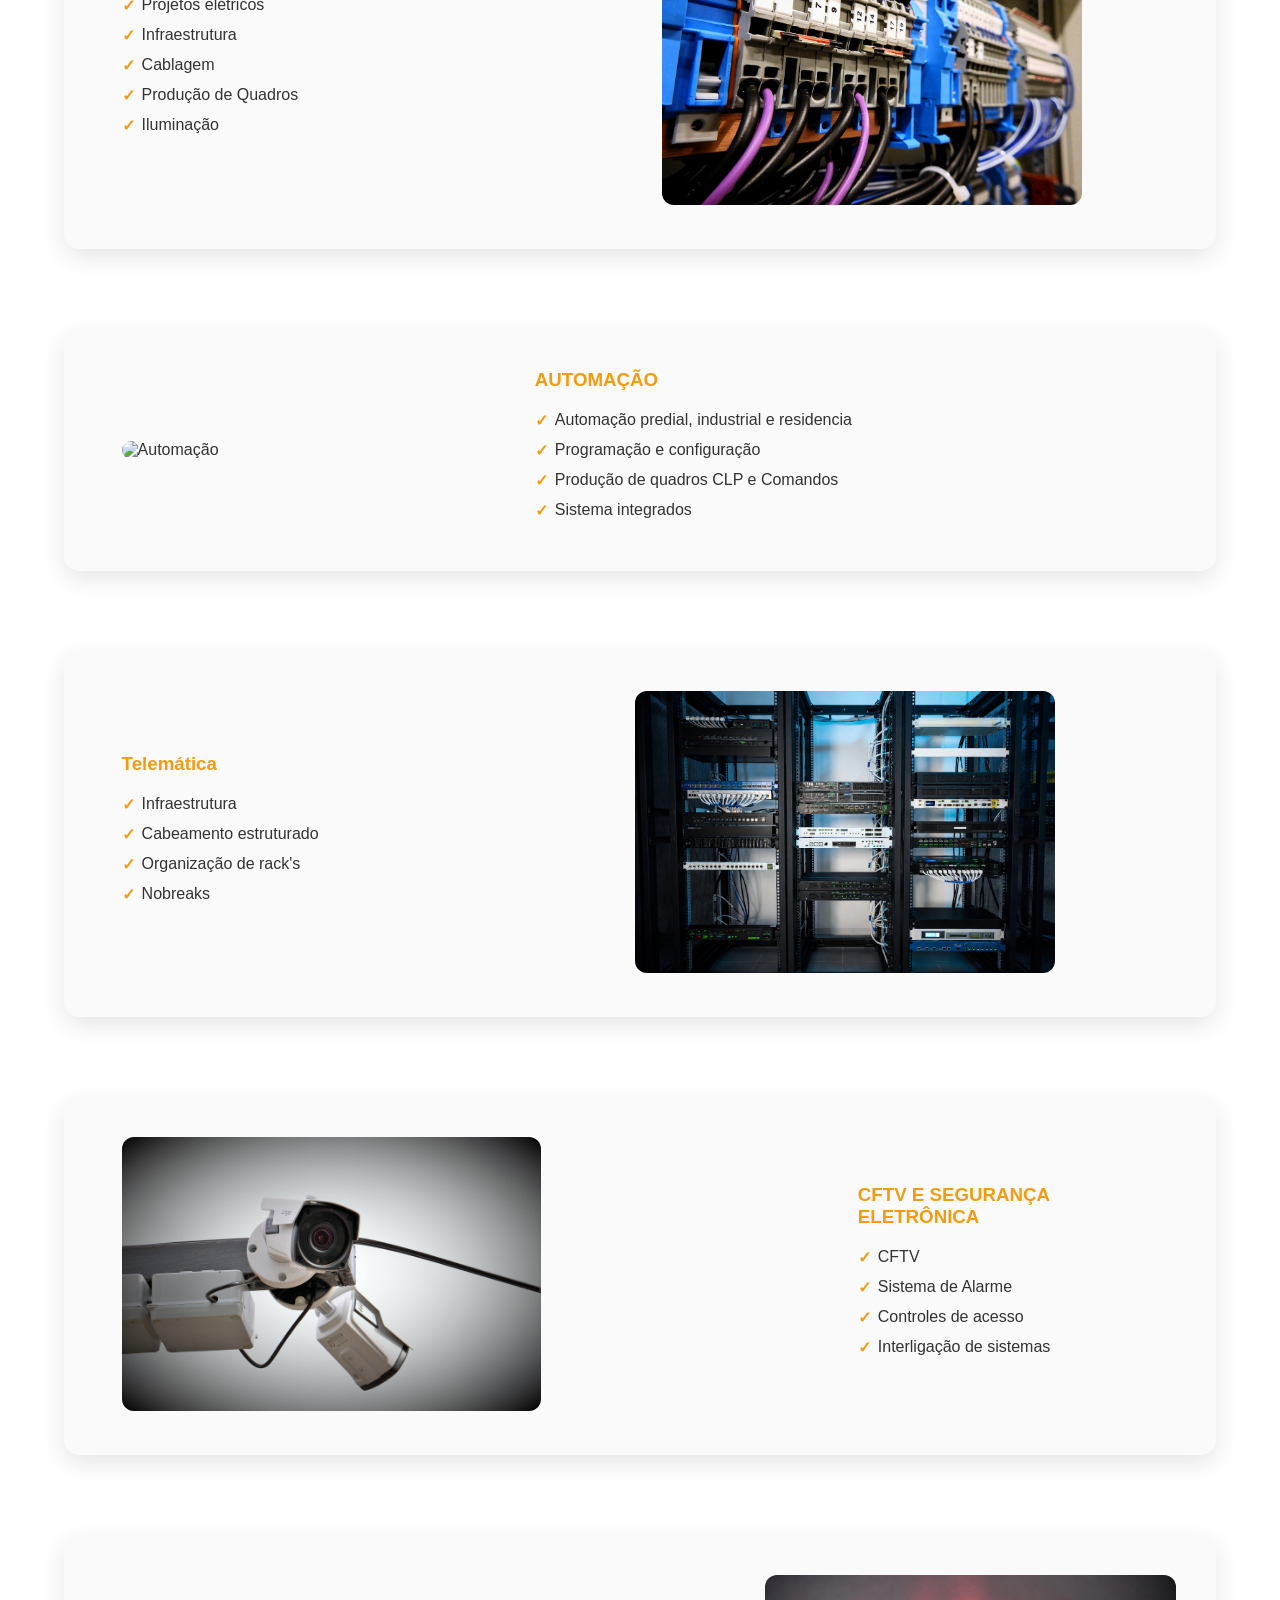
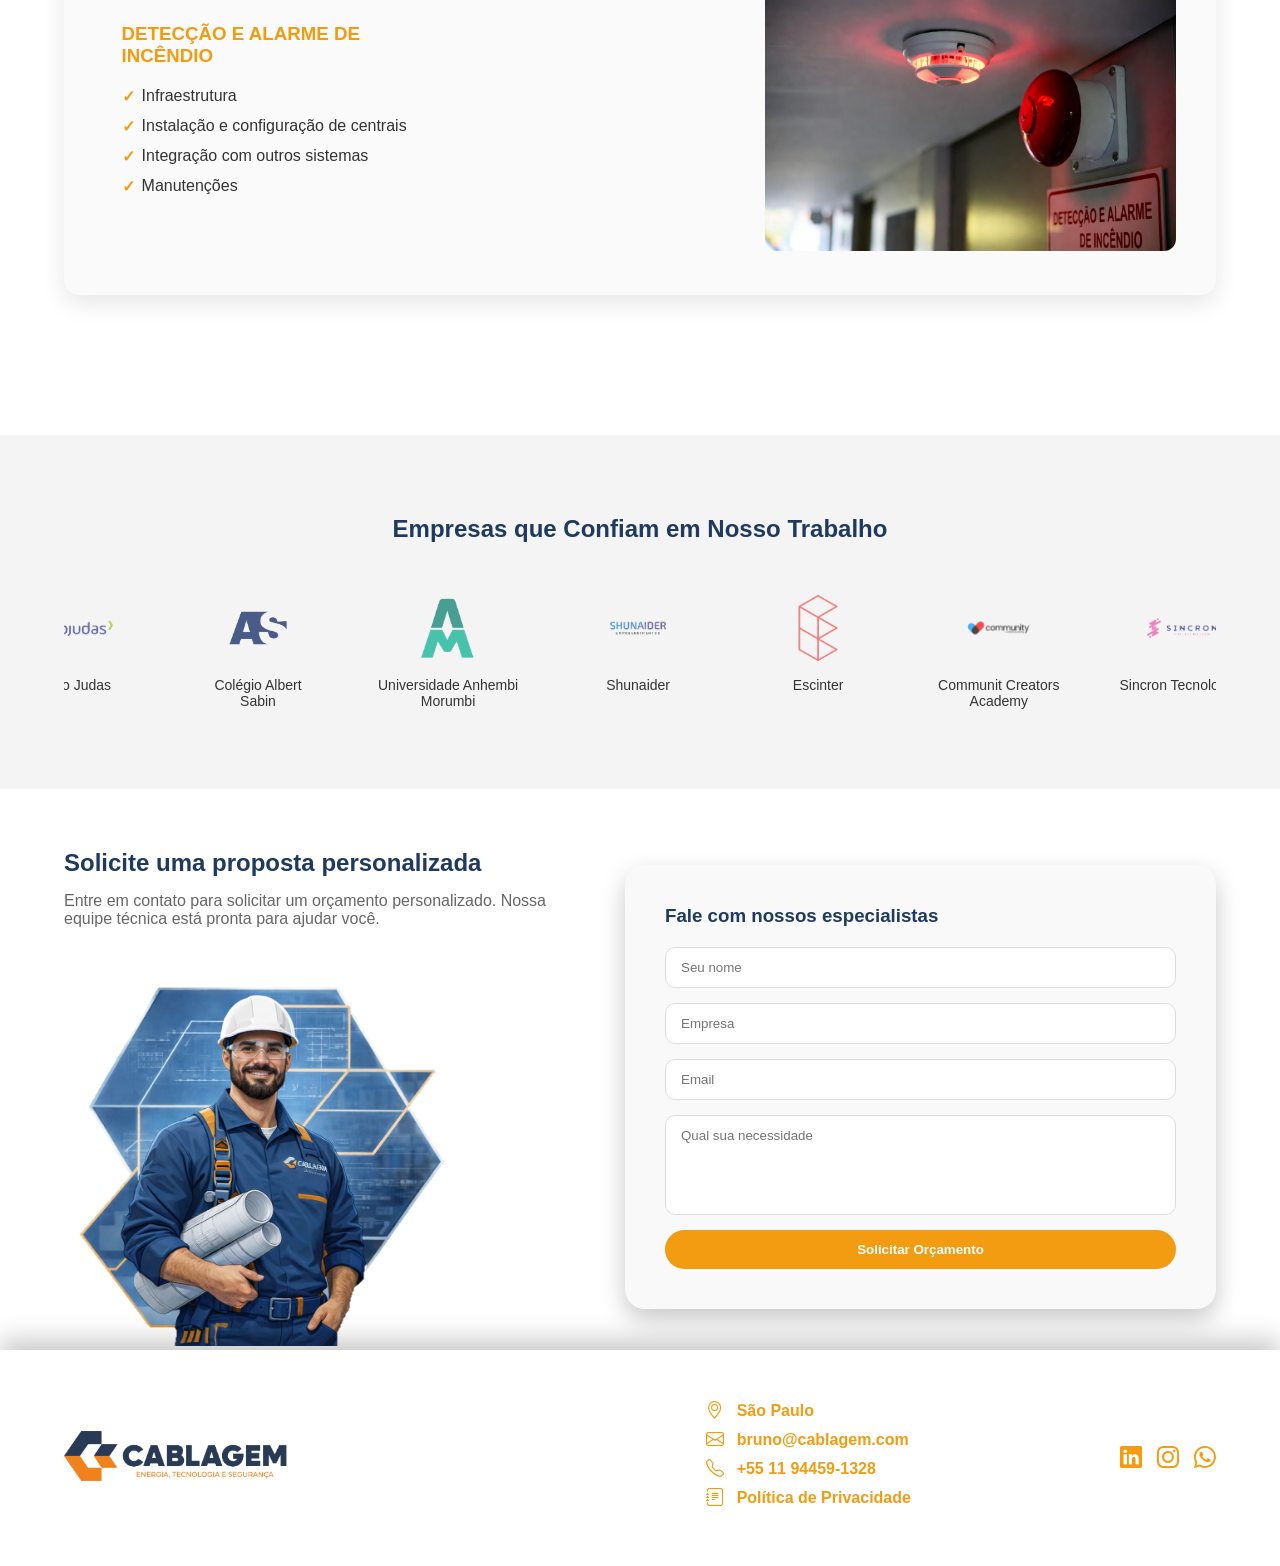
==== commit ce8555ac: "Refactor HTML structure and update meta tags" ====
--- a/cablagem/index.html
+++ b/cablagem/index.html
@@ -5,6 +5,7 @@
     <meta charset="UTF-8">
     <meta name="viewport" content="width=device-width, initial-scale=1.0">
     <title>Cablagem</title>
+    <link rel="icon" type="image/svg+xml" href="imglogos/logo.svg">
     <link href="https://cdn.jsdelivr.net/npm/bootstrap-icons@1.11.3/font/bootstrap-icons.css" rel="stylesheet">
     <link rel="stylesheet" href="style.css">
     <meta name="viewport" content="width=device-width, initial-scale=1.0">
@@ -461,4 +462,5 @@
     </script>
 </body>
 
-</html>+
+</html>
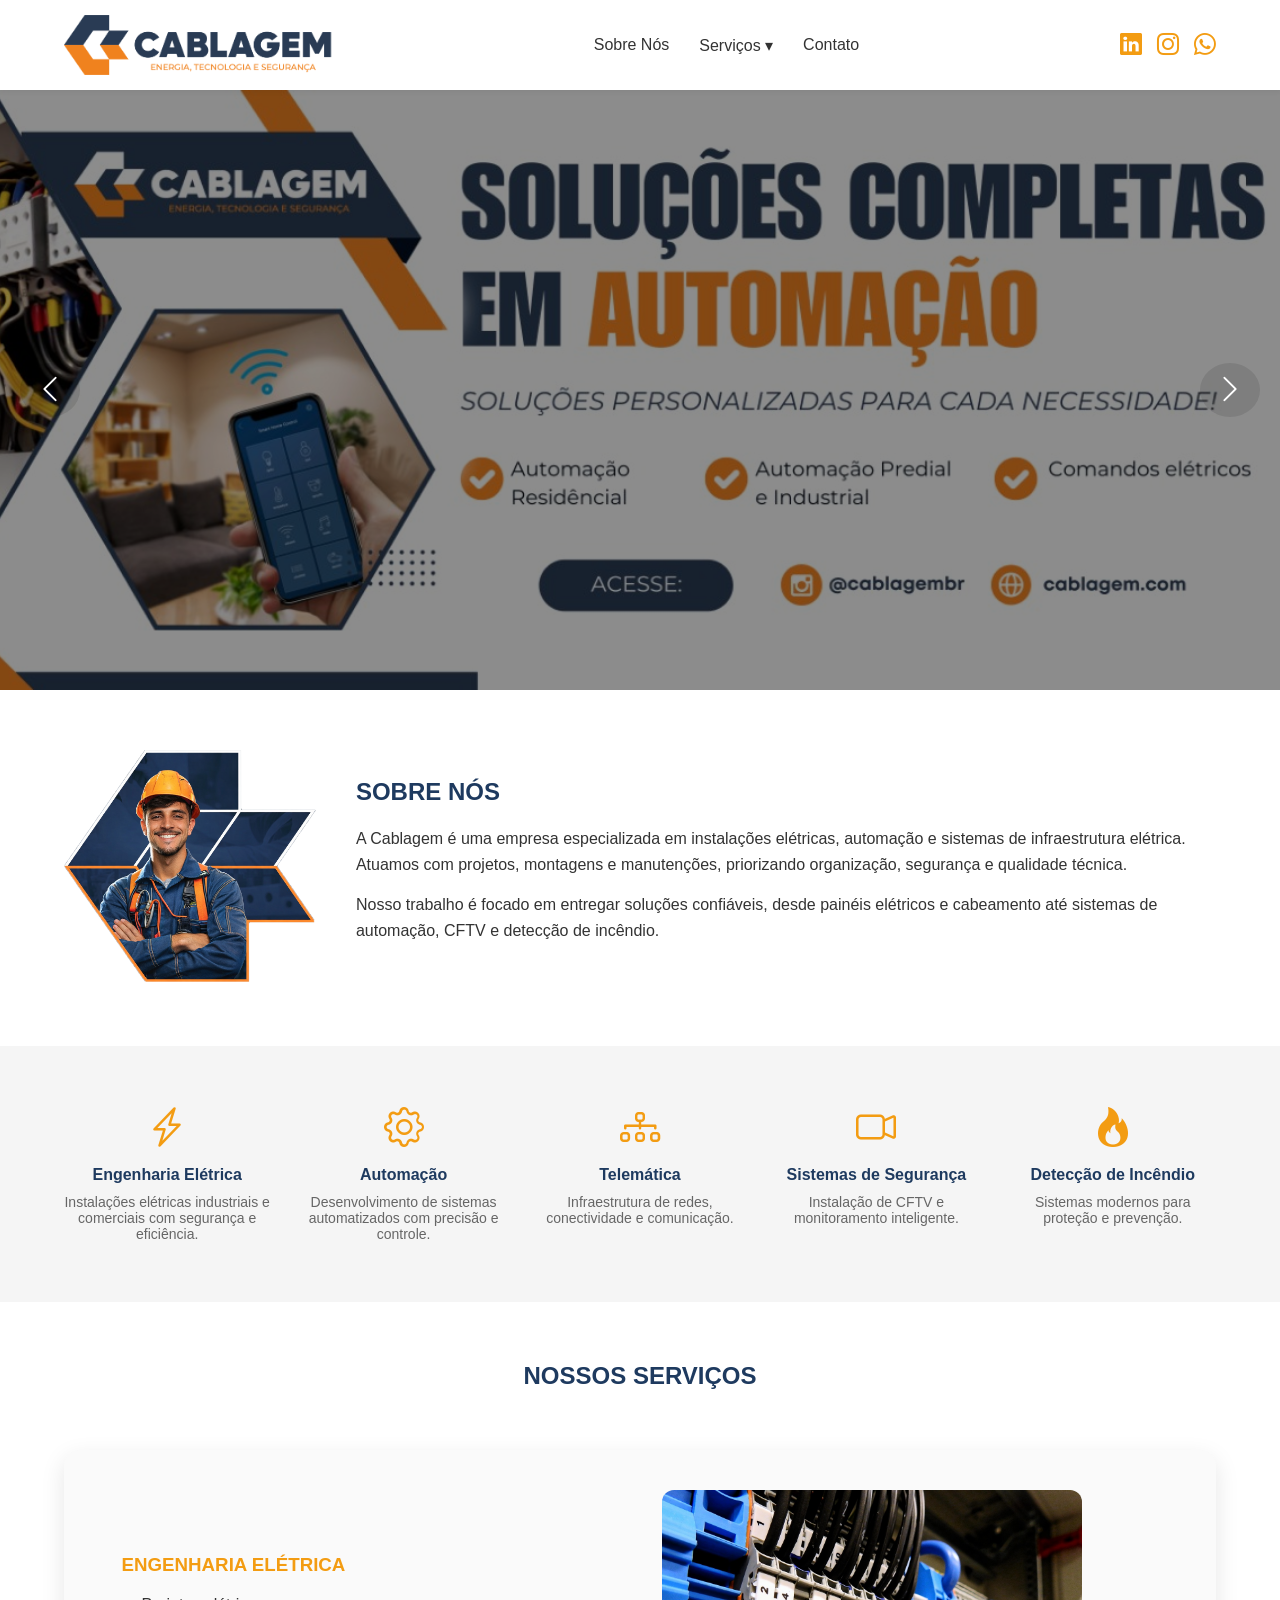
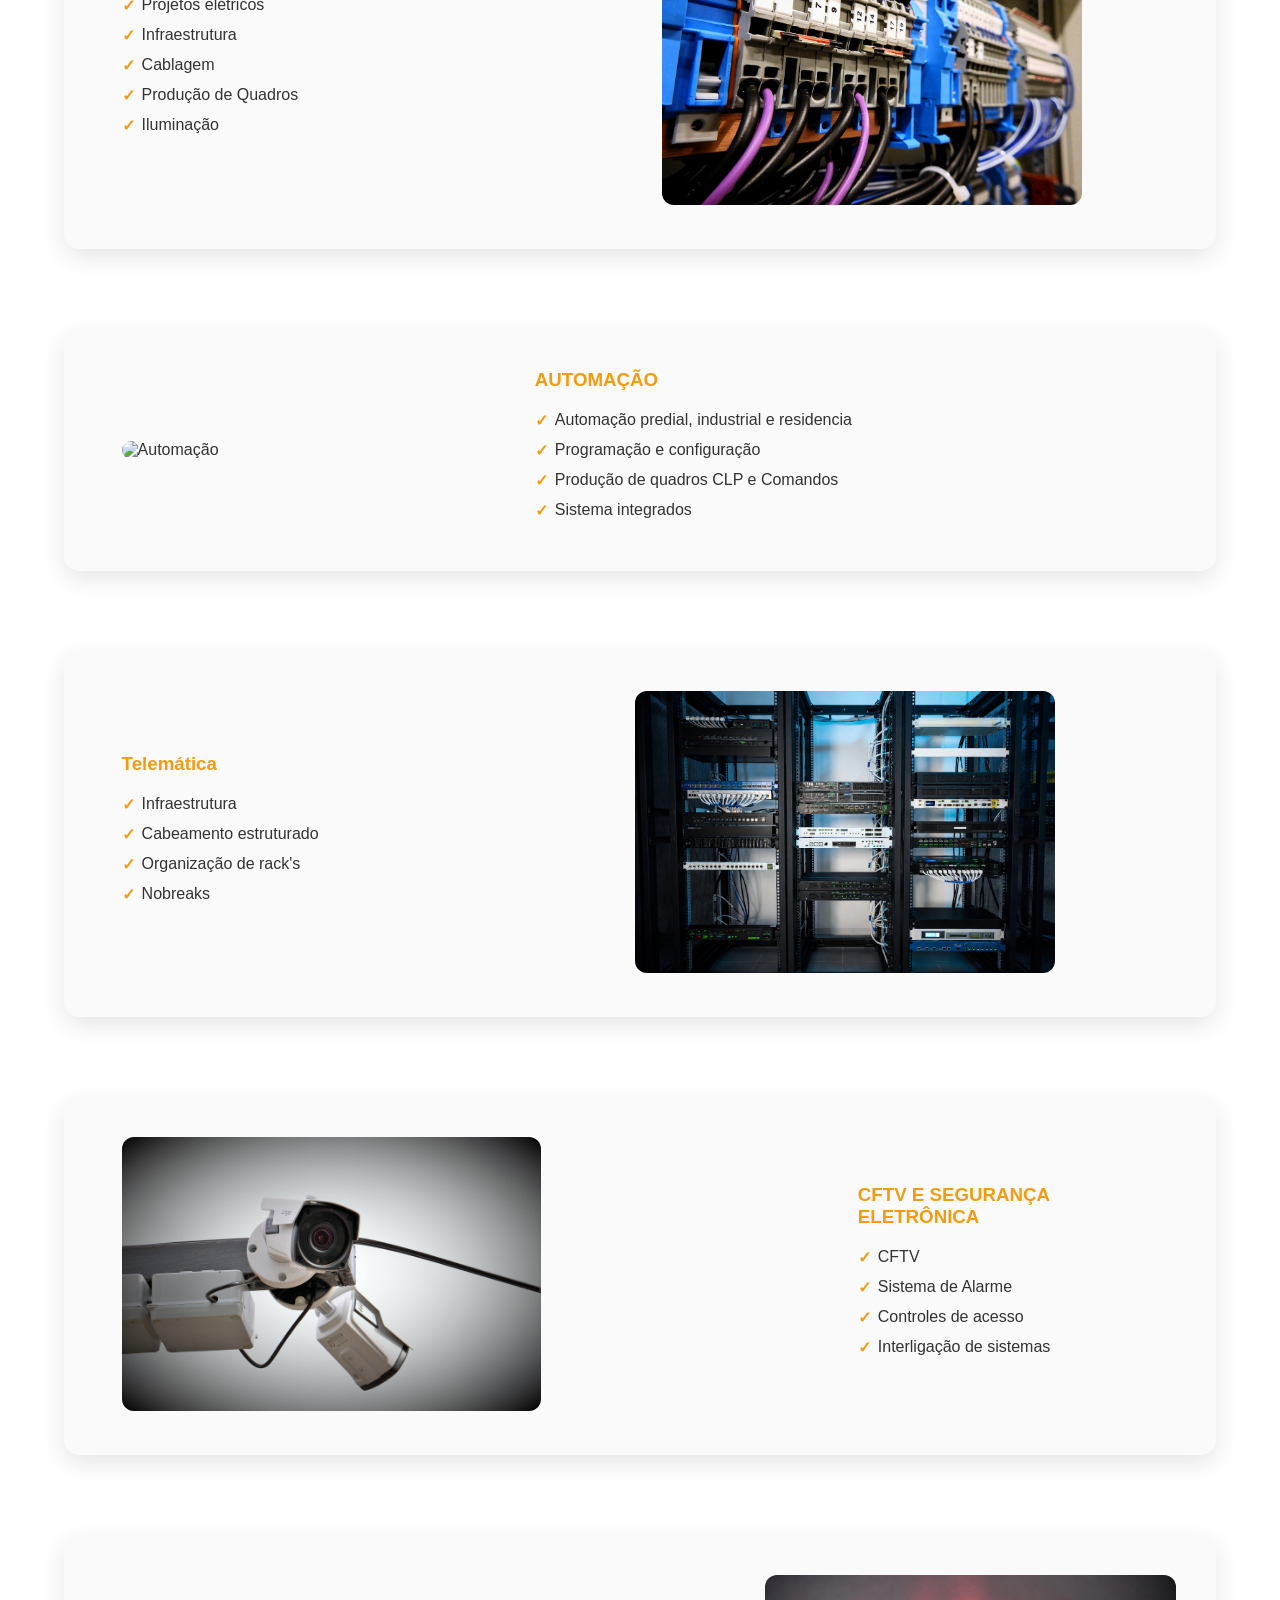
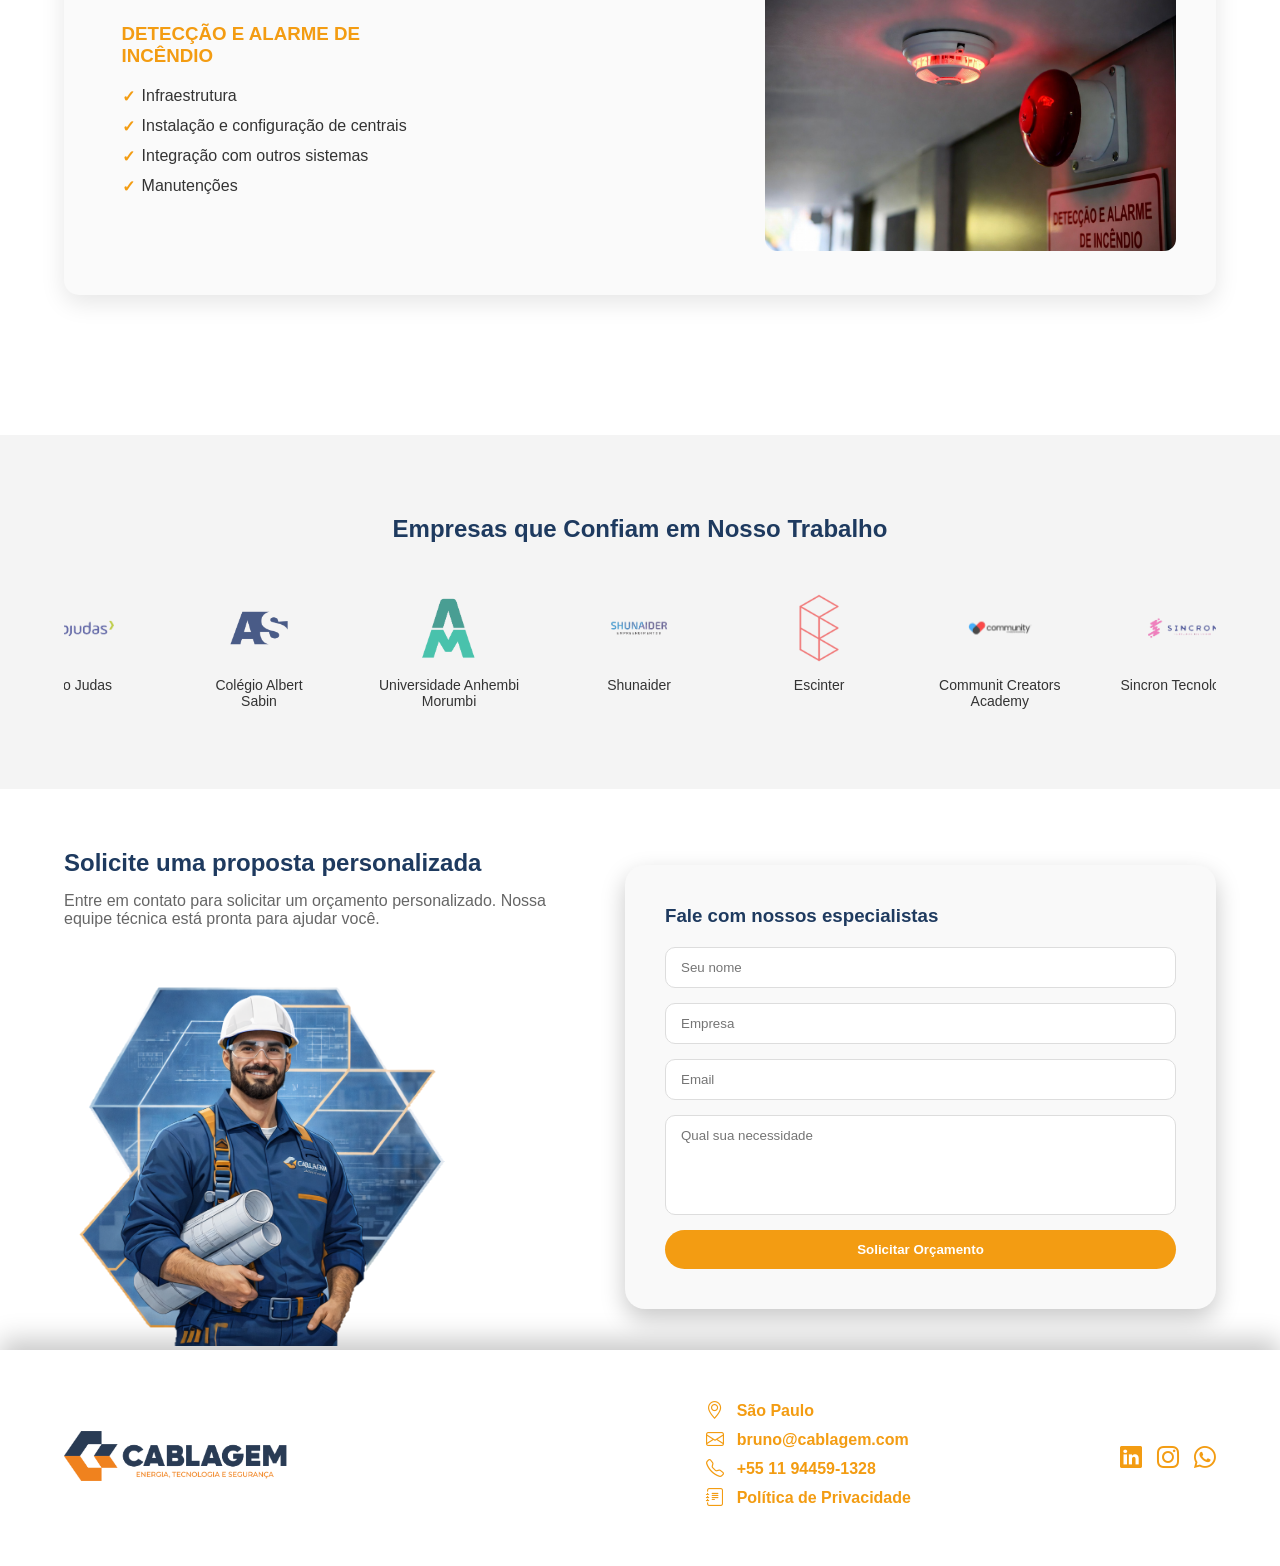
==== commit 65f0c31a: "Update print statement from 'Hello' to 'Goodbye'" ====
--- a/cablagem/index.html
+++ b/cablagem/index.html
@@ -5,6 +5,37 @@
     <meta charset="UTF-8">
     <meta name="viewport" content="width=device-width, initial-scale=1.0">
     <title>Cablagem</title>
+    <!-- SEO BASICO -->
+<meta name="description" content="Cablagem - Engenharia elétrica, automação, CFTV, telemática e infraestrutura elétrica em São Paulo. Soluções profissionais para empresas.">
+
+<meta name="keywords" content="engenharia elétrica, automação industrial, CFTV, infraestrutura elétrica, cabeamento estruturado, detecção de incêndio, cablagem">
+
+<meta name="author" content="Cablagem">
+
+<meta name="robots" content="index, follow">
+
+<link rel="canonical" href="https://cablagem.com/">
+
+<!-- OPEN GRAPH (REDES SOCIAIS) -->
+<meta property="og:title" content="Cablagem | Engenharia Elétrica e Automação">
+
+<meta property="og:description" content="Especialistas em engenharia elétrica, automação, CFTV, telemática e infraestrutura elétrica.">
+
+<meta property="og:type" content="website">
+
+<meta property="og:url" content="https://cablagem.com/">
+
+<meta property="og:image" content="https://cablagem.com/imglogos/logo-name.png">
+
+<!-- TWITTER / WHATSAPP -->
+<meta name="twitter:card" content="summary_large_image">
+
+<meta name="twitter:title" content="Cablagem | Engenharia Elétrica e Automação">
+
+<meta name="twitter:description" content="Soluções profissionais em engenharia elétrica, automação e infraestrutura.">
+
+<meta name="twitter:image" content="https://cablagem.com/imglogos/logo-name.png">
+    
     <link rel="icon" type="image/svg+xml" href="imglogos/logo.svg">
     <link href="https://cdn.jsdelivr.net/npm/bootstrap-icons@1.11.3/font/bootstrap-icons.css" rel="stylesheet">
     <link rel="stylesheet" href="style.css">
@@ -464,3 +495,4 @@
 
 
 </html>
+
